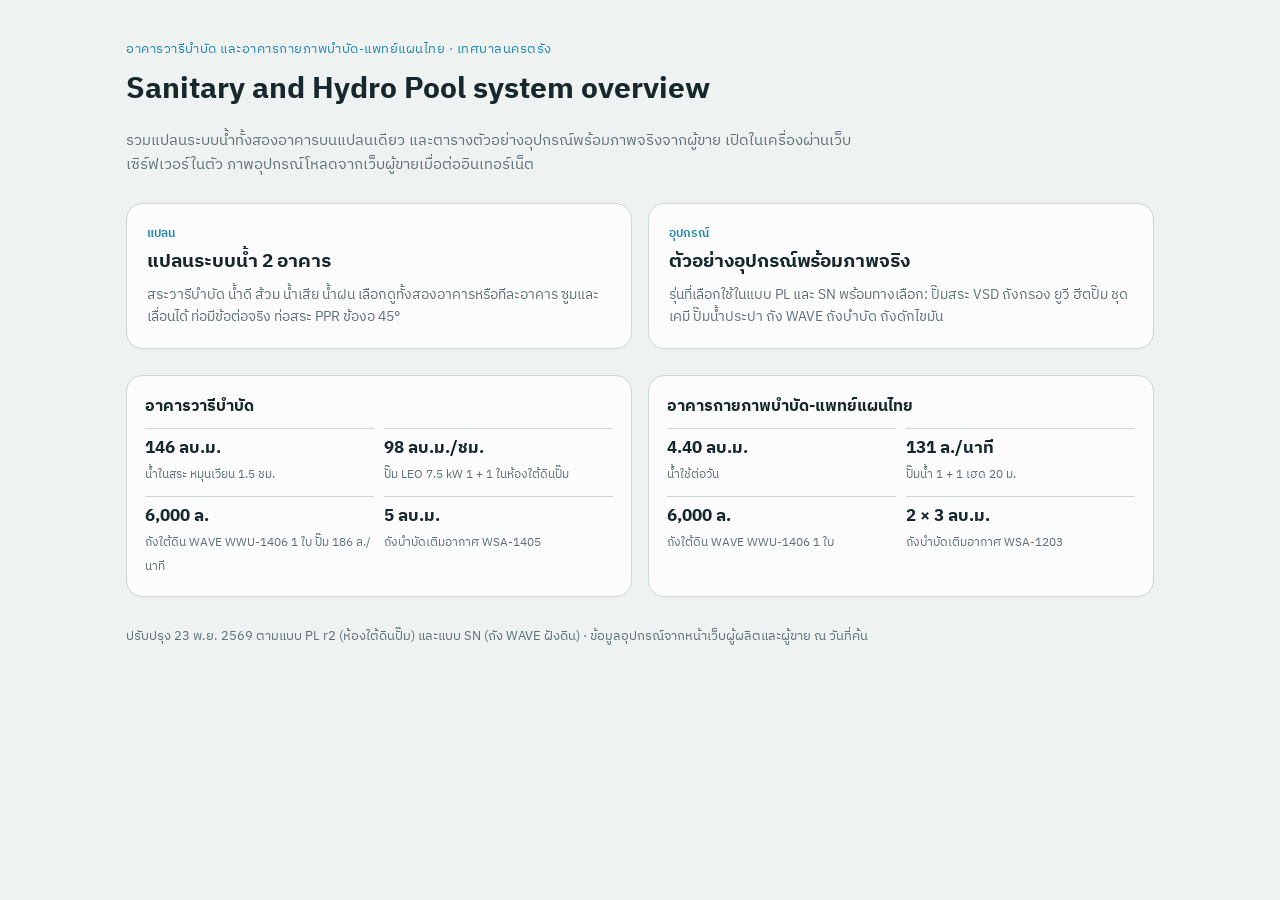
==== index.html @ da3cf12e "ห้องใต้ดินปั๊มสระ (ทางเลือก ง) แปลน ภาพด้านข้าง และอุปกรณ์ ตามแบบ PL r2 23 พ.ย. 2569" ====
<!doctype html><html lang="th"><head><meta charset="utf-8"><meta name="viewport" content="width=device-width,initial-scale=1">
<title>Sanitary and Hydro Pool system overview</title>
<link href="https://fonts.googleapis.com/css2?family=IBM+Plex+Sans+Thai:wght@400;600;700&display=swap" rel="stylesheet">
<style>
:root{--bg:#eef2f1;--card:#fbfcfb;--ink:#17282c;--mut:#5d7176;--line:#cdd8d6;--acc:#1f86b0;--warm:#e0702a}
@media (prefers-color-scheme:dark){:root{--bg:#0d1517;--card:#131e21;--ink:#e1ecec;--mut:#8ea3a7;--line:#28393d;--acc:#45b2dc;--warm:#f29152}}
*{box-sizing:border-box}body{margin:0;background:var(--bg);color:var(--ink);font:15px/1.6 "IBM Plex Sans Thai",system-ui,sans-serif}
main{max-width:1060px;margin:0 auto;padding:40px 16px 60px}.eb{color:var(--acc);font-size:12.5px;letter-spacing:.04em}
h1{font-size:30px;margin:6px 0 8px}.lead{color:var(--mut);max-width:760px}
.grid{display:grid;grid-template-columns:repeat(auto-fit,minmax(280px,1fr));gap:16px;margin-top:26px}
a.card{display:block;text-decoration:none;color:inherit;background:var(--card);border:1px solid var(--line);border-radius:16px;padding:20px;transition:transform .15s,border-color .15s}
a.card:hover{transform:translateY(-2px);border-color:var(--acc)}.card h2{margin:4px 0 6px;font-size:19px}.card p{margin:0;color:var(--mut);font-size:14px}
.k{font-size:12px;font-weight:600;color:var(--acc)}.bl{display:grid;grid-template-columns:repeat(auto-fit,minmax(280px,1fr));gap:16px;margin-top:26px}
.b{background:var(--card);border:1px solid var(--line);border-radius:16px;padding:18px}.b h3{margin:0 0 8px;font-size:16px}
.n{display:grid;grid-template-columns:1fr 1fr;gap:10px}.n div{border-top:1px solid var(--line);padding-top:6px}.n b{display:block;font-size:17px}.n span{font-size:12px;color:var(--mut)}
footer{margin-top:30px;color:var(--mut);font-size:12.5px}
</style></head><body><main>
<div class="eb">อาคารวารีบำบัด และอาคารกายภาพบำบัด-แพทย์แผนไทย · เทศบาลนครตรัง</div>
<h1>Sanitary and Hydro Pool system overview</h1>
<p class="lead">รวมแปลนระบบน้ำทั้งสองอาคารบนแปลนเดียว และตารางตัวอย่างอุปกรณ์พร้อมภาพจริงจากผู้ขาย เปิดในเครื่องผ่านเว็บเซิร์ฟเวอร์ในตัว ภาพอุปกรณ์โหลดจากเว็บผู้ขายเมื่อต่ออินเทอร์เน็ต</p>
<div class="grid">
<a class="card" href="plan.html"><div class="k">แปลน</div><h2>แปลนระบบน้ำ 2 อาคาร</h2><p>สระวารีบำบัด น้ำดี ส้วม น้ำเสีย น้ำฝน เลือกดูทั้งสองอาคารหรือทีละอาคาร ซูมและเลื่อนได้ ท่อมีข้อต่อจริง ท่อสระ PPR ข้องอ 45°</p></a>
<a class="card" href="equipment.html"><div class="k">อุปกรณ์</div><h2>ตัวอย่างอุปกรณ์พร้อมภาพจริง</h2><p>รุ่นที่เลือกใช้ในแบบ PL และ SN พร้อมทางเลือก: ปั๊มสระ VSD ถังกรอง ยูวี ฮีตปั๊ม ชุดเคมี ปั๊มน้ำประปา ถัง WAVE ถังบำบัด ถังดักไขมัน</p></a>
</div>
<div class="bl">
<div class="b"><h3>อาคารวารีบำบัด</h3><div class="n">
<div><b>146 ลบ.ม.</b><span>น้ำในสระ หมุนเวียน 1.5 ชม.</span></div><div><b>98 ลบ.ม./ชม.</b><span>ปั๊ม LEO 7.5 kW 1 + 1 ในห้องใต้ดินปั๊ม</span></div>
<div><b>6,000 ล.</b><span>ถังใต้ดิน WAVE WWU-1406 1 ใบ ปั๊ม 186 ล./นาที</span></div><div><b>5 ลบ.ม.</b><span>ถังบำบัดเติมอากาศ WSA-1405</span></div></div></div>
<div class="b"><h3>อาคารกายภาพบำบัด-แพทย์แผนไทย</h3><div class="n">
<div><b>4.40 ลบ.ม.</b><span>น้ำใช้ต่อวัน</span></div><div><b>131 ล./นาที</b><span>ปั๊มน้ำ 1 + 1 เฮด 20 ม.</span></div>
<div><b>6,000 ล.</b><span>ถังใต้ดิน WAVE WWU-1406 1 ใบ</span></div><div><b>2 × 3 ลบ.ม.</b><span>ถังบำบัดเติมอากาศ WSA-1203</span></div></div></div>
</div>
<footer>ปรับปรุง 23 พ.ย. 2569 ตามแบบ PL r2 (ห้องใต้ดินปั๊ม) และแบบ SN (ถัง WAVE ฝังดิน) · ข้อมูลอุปกรณ์จากหน้าเว็บผู้ผลิตและผู้ขาย ณ วันที่ค้น</footer>
</main></body></html>
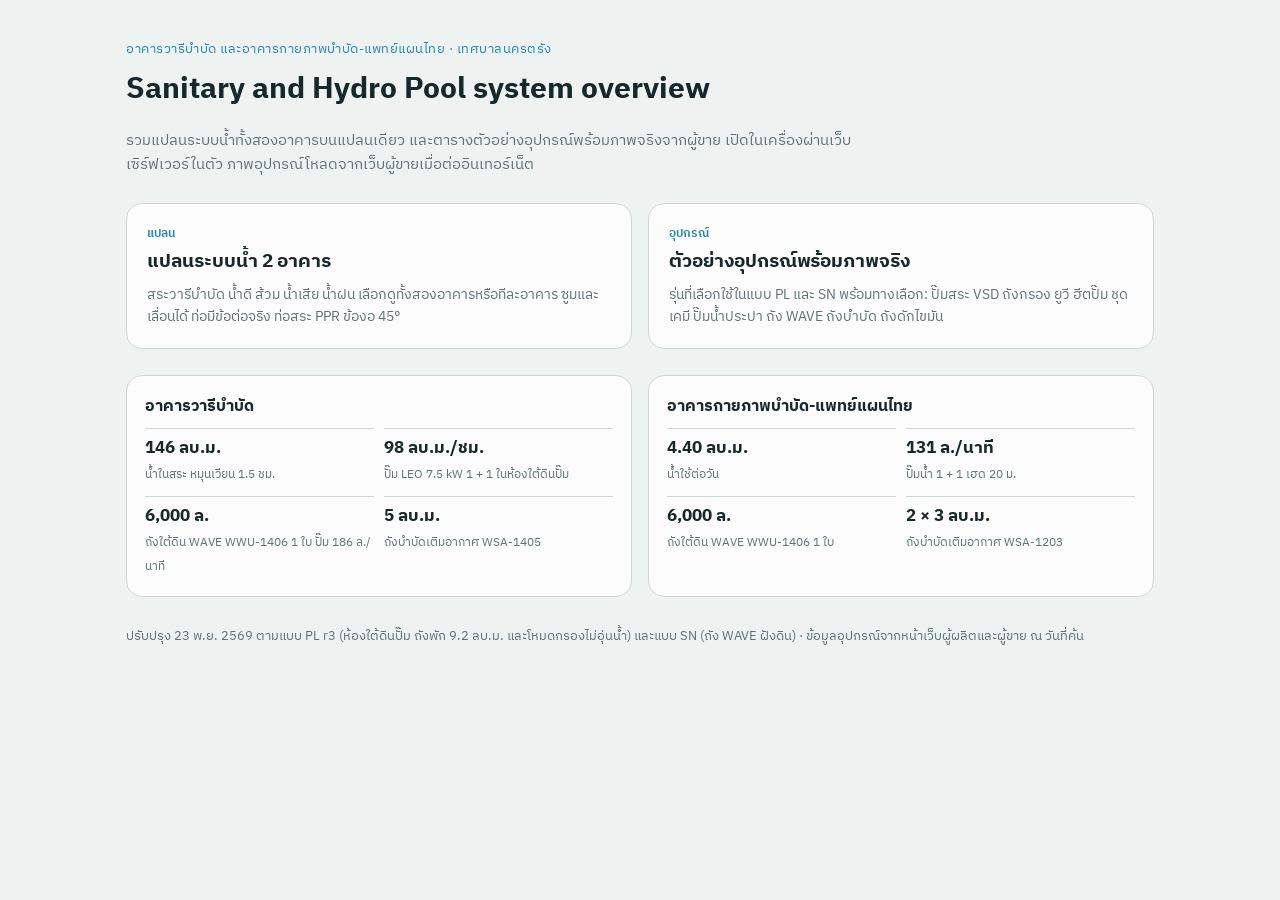
==== commit bd01e336: "หน้าแรก: อ้างแบบ PL r3 ถังพัก 9.2 ลบ.ม. และโหมดกรองไม่อุ่นน้ำ" ====
--- a/index.html
+++ b/index.html
@@ -30,5 +30,5 @@
 <div><b>4.40 ลบ.ม.</b><span>น้ำใช้ต่อวัน</span></div><div><b>131 ล./นาที</b><span>ปั๊มน้ำ 1 + 1 เฮด 20 ม.</span></div>
 <div><b>6,000 ล.</b><span>ถังใต้ดิน WAVE WWU-1406 1 ใบ</span></div><div><b>2 × 3 ลบ.ม.</b><span>ถังบำบัดเติมอากาศ WSA-1203</span></div></div></div>
 </div>
-<footer>ปรับปรุง 23 พ.ย. 2569 ตามแบบ PL r2 (ห้องใต้ดินปั๊ม) และแบบ SN (ถัง WAVE ฝังดิน) · ข้อมูลอุปกรณ์จากหน้าเว็บผู้ผลิตและผู้ขาย ณ วันที่ค้น</footer>
-</main></body></html>+<footer>ปรับปรุง 23 พ.ย. 2569 ตามแบบ PL r3 (ห้องใต้ดินปั๊ม ถังพัก 9.2 ลบ.ม. และโหมดกรองไม่อุ่นน้ำ) และแบบ SN (ถัง WAVE ฝังดิน) · ข้อมูลอุปกรณ์จากหน้าเว็บผู้ผลิตและผู้ขาย ณ วันที่ค้น</footer>
+</main></body></html>
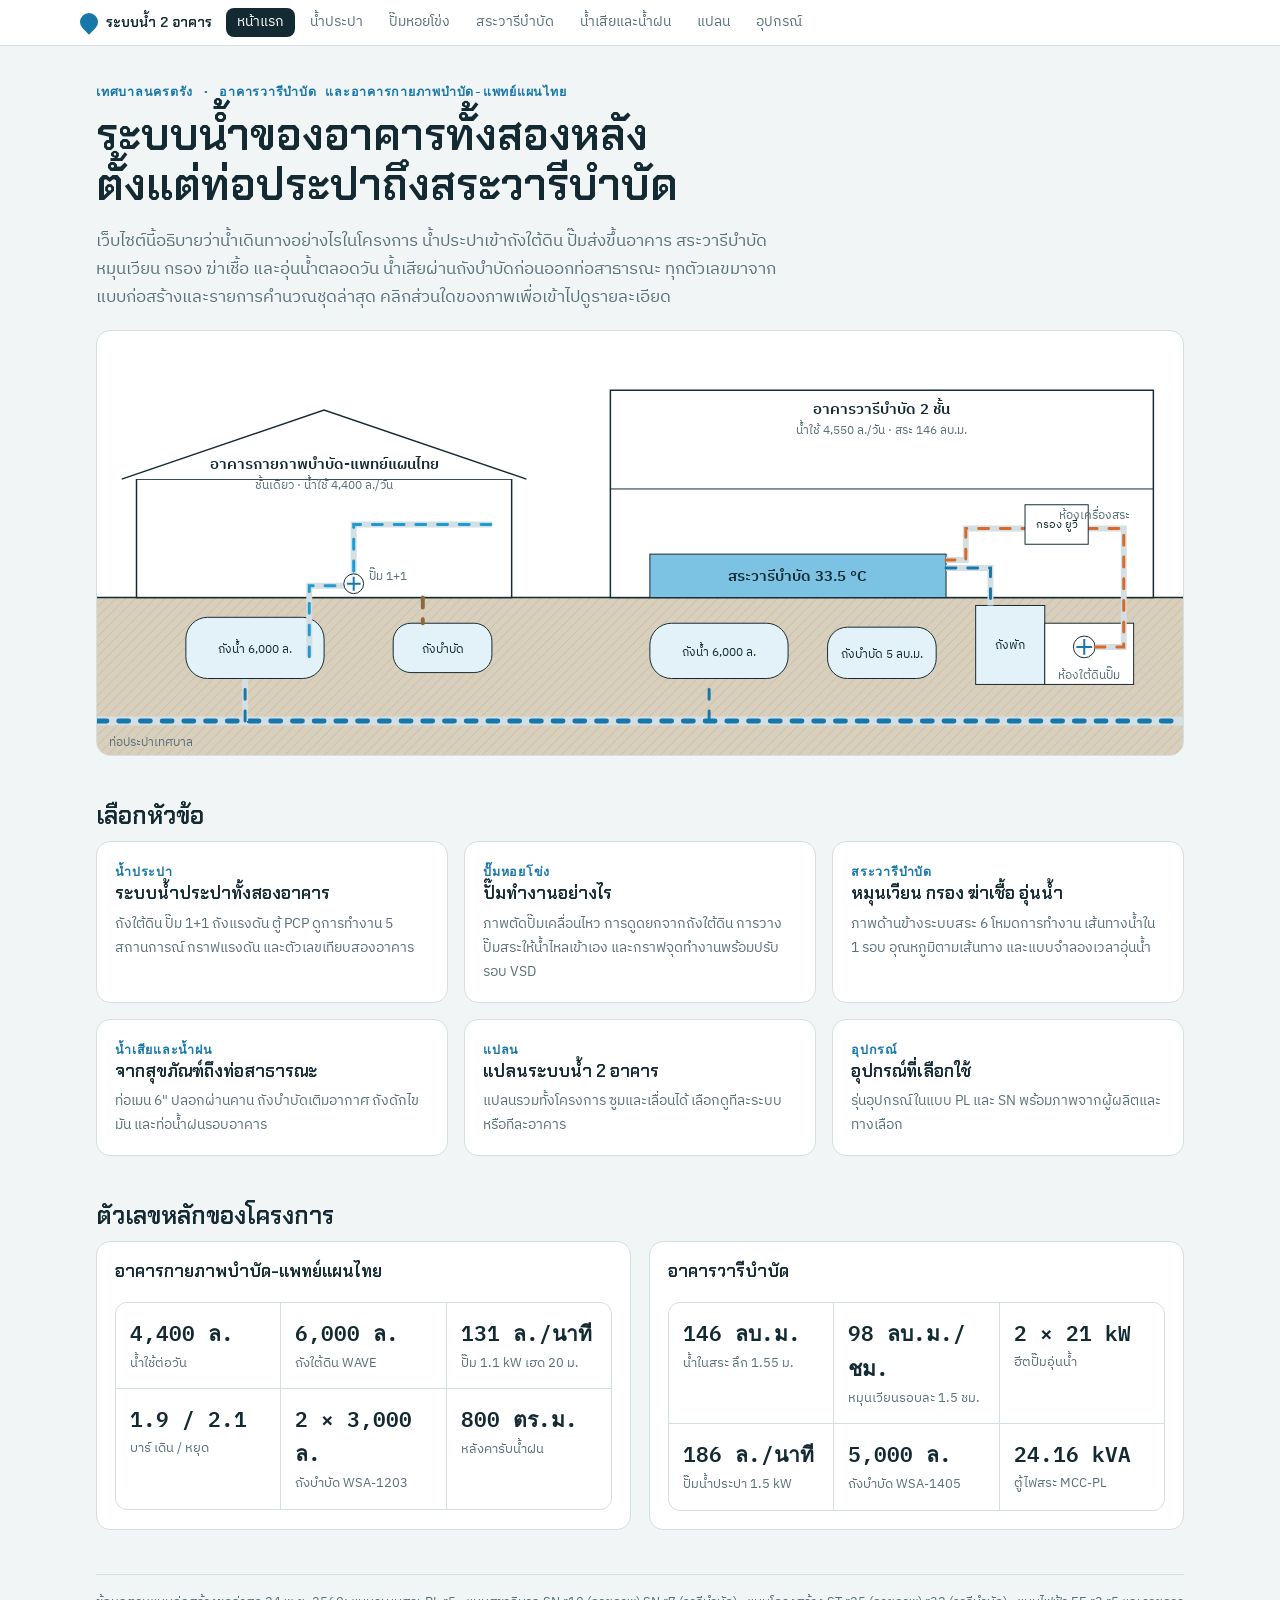
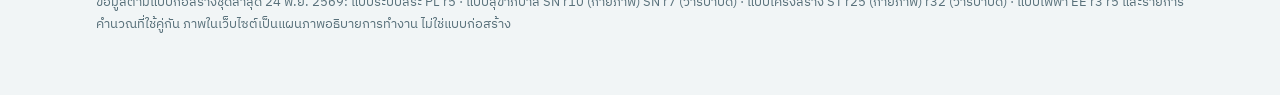
==== commit 7fe941f7: "Add files via upload" ====
--- a/index.html
+++ b/index.html
@@ -1,34 +1,88 @@
-<!doctype html><html lang="th"><head><meta charset="utf-8"><meta name="viewport" content="width=device-width,initial-scale=1">
-<title>Sanitary and Hydro Pool system overview</title>
-<link href="https://fonts.googleapis.com/css2?family=IBM+Plex+Sans+Thai:wght@400;600;700&display=swap" rel="stylesheet">
-<style>
-:root{--bg:#eef2f1;--card:#fbfcfb;--ink:#17282c;--mut:#5d7176;--line:#cdd8d6;--acc:#1f86b0;--warm:#e0702a}
-@media (prefers-color-scheme:dark){:root{--bg:#0d1517;--card:#131e21;--ink:#e1ecec;--mut:#8ea3a7;--line:#28393d;--acc:#45b2dc;--warm:#f29152}}
-*{box-sizing:border-box}body{margin:0;background:var(--bg);color:var(--ink);font:15px/1.6 "IBM Plex Sans Thai",system-ui,sans-serif}
-main{max-width:1060px;margin:0 auto;padding:40px 16px 60px}.eb{color:var(--acc);font-size:12.5px;letter-spacing:.04em}
-h1{font-size:30px;margin:6px 0 8px}.lead{color:var(--mut);max-width:760px}
-.grid{display:grid;grid-template-columns:repeat(auto-fit,minmax(280px,1fr));gap:16px;margin-top:26px}
-a.card{display:block;text-decoration:none;color:inherit;background:var(--card);border:1px solid var(--line);border-radius:16px;padding:20px;transition:transform .15s,border-color .15s}
-a.card:hover{transform:translateY(-2px);border-color:var(--acc)}.card h2{margin:4px 0 6px;font-size:19px}.card p{margin:0;color:var(--mut);font-size:14px}
-.k{font-size:12px;font-weight:600;color:var(--acc)}.bl{display:grid;grid-template-columns:repeat(auto-fit,minmax(280px,1fr));gap:16px;margin-top:26px}
-.b{background:var(--card);border:1px solid var(--line);border-radius:16px;padding:18px}.b h3{margin:0 0 8px;font-size:16px}
-.n{display:grid;grid-template-columns:1fr 1fr;gap:10px}.n div{border-top:1px solid var(--line);padding-top:6px}.n b{display:block;font-size:17px}.n span{font-size:12px;color:var(--mut)}
-footer{margin-top:30px;color:var(--mut);font-size:12.5px}
-</style></head><body><main>
-<div class="eb">อาคารวารีบำบัด และอาคารกายภาพบำบัด-แพทย์แผนไทย · เทศบาลนครตรัง</div>
-<h1>Sanitary and Hydro Pool system overview</h1>
-<p class="lead">รวมแปลนระบบน้ำทั้งสองอาคารบนแปลนเดียว และตารางตัวอย่างอุปกรณ์พร้อมภาพจริงจากผู้ขาย เปิดในเครื่องผ่านเว็บเซิร์ฟเวอร์ในตัว ภาพอุปกรณ์โหลดจากเว็บผู้ขายเมื่อต่ออินเทอร์เน็ต</p>
-<div class="grid">
-<a class="card" href="plan.html"><div class="k">แปลน</div><h2>แปลนระบบน้ำ 2 อาคาร</h2><p>สระวารีบำบัด น้ำดี ส้วม น้ำเสีย น้ำฝน เลือกดูทั้งสองอาคารหรือทีละอาคาร ซูมและเลื่อนได้ ท่อมีข้อต่อจริง ท่อสระ PPR ข้องอ 45°</p></a>
-<a class="card" href="equipment.html"><div class="k">อุปกรณ์</div><h2>ตัวอย่างอุปกรณ์พร้อมภาพจริง</h2><p>รุ่นที่เลือกใช้ในแบบ PL และ SN พร้อมทางเลือก: ปั๊มสระ VSD ถังกรอง ยูวี ฮีตปั๊ม ชุดเคมี ปั๊มน้ำประปา ถัง WAVE ถังบำบัด ถังดักไขมัน</p></a>
+<!doctype html><html lang="th"><head><meta charset="utf-8"><meta name="viewport" content="width=device-width,initial-scale=1,viewport-fit=cover"><title>ระบบน้ำ 2 อาคาร ตรัง</title><meta name="claude:viewport-fit-sides" content="cover"><link rel="preconnect" href="https://fonts.googleapis.com"><link rel="stylesheet" href="https://fonts.googleapis.com/css2?family=Chakra+Petch:wght@500;600&family=IBM+Plex+Sans+Thai:wght@400;500;600;700&family=IBM+Plex+Mono:wght@400;600&display=swap"><link rel="stylesheet" href="common.css"></head><body><style>
+.snav{--nv-bg:#ffffff;--nv-ink:#132a33;--nv-mut:#58707a;--nv-line:#d3dfe3;--nv-acc:#1677a8;--nv-hov:#eef4f6}
+@media (prefers-color-scheme:dark){:root:not([data-theme="light"]) .snav{--nv-bg:#122229;--nv-ink:#dcebf0;--nv-mut:#8aa4ad;--nv-line:#24404a;--nv-acc:#47aee0;--nv-hov:#183039}}
+:root[data-theme="dark"] .snav{--nv-bg:#122229;--nv-ink:#dcebf0;--nv-mut:#8aa4ad;--nv-line:#24404a;--nv-acc:#47aee0;--nv-hov:#183039}
+.snav{position:sticky;top:env(safe-area-inset-top,0px);z-index:50;background:var(--nv-bg);border-bottom:1px solid var(--nv-line);
+ padding-left:max(16px,env(safe-area-inset-left,0px));padding-right:max(16px,env(safe-area-inset-right,0px));font-family:"IBM Plex Sans Thai",system-ui,sans-serif}
+.snav .in{max-width:1120px;margin:0 auto;display:flex;align-items:center;gap:4px;overflow-x:auto;padding-block:8px;scrollbar-width:none}
+.snav .brand{font:600 14px "Chakra Petch","IBM Plex Sans Thai",sans-serif;white-space:nowrap;margin-right:10px;color:var(--nv-ink);text-decoration:none;display:flex;gap:8px;align-items:center}
+.snav .brand i{width:18px;height:18px;border-radius:50% 50% 50% 0;transform:rotate(-45deg);background:var(--nv-acc);display:inline-block}
+.snav a.l{white-space:nowrap;font-size:13.5px;line-height:1.4;text-decoration:none;color:var(--nv-mut);padding:5px 11px;border-radius:8px}
+.snav a.l:hover{color:var(--nv-ink);background:var(--nv-hov)}
+.snav a.l.on{color:var(--nv-bg);background:var(--nv-ink)}
+.snav a:focus-visible{outline:2px solid #d9692b;outline-offset:2px}
+</style><nav class="snav" aria-label="หน้าในเว็บไซต์"><div class="in"><a class="brand" href="index.html"><i></i>ระบบน้ำ 2 อาคาร</a><a class="l on" href="index.html" aria-current="page">หน้าแรก</a><a class="l" href="water.html">น้ำประปา</a><a class="l" href="pumps.html">ปั๊มหอยโข่ง</a><a class="l" href="ระบบน้ำสระวารีบำบัด_ภาพด้านข้าง.html">สระวารีบำบัด</a><a class="l" href="sanitary.html">น้ำเสียและน้ำฝน</a><a class="l" href="plan.html">แปลน</a><a class="l" href="equipment.html">อุปกรณ์</a></div></nav><main class="wrap"><div class="eb">เทศบาลนครตรัง · อาคารวารีบำบัด และอาคารกายภาพบำบัด-แพทย์แผนไทย</div>
+<h1>ระบบน้ำของอาคารทั้งสองหลัง ตั้งแต่ท่อประปาถึงสระวารีบำบัด</h1>
+<p class="lead">เว็บไซต์นี้อธิบายว่าน้ำเดินทางอย่างไรในโครงการ น้ำประปาเข้าถังใต้ดิน ปั๊มส่งขึ้นอาคาร สระวารีบำบัดหมุนเวียน กรอง ฆ่าเชื้อ และอุ่นน้ำตลอดวัน น้ำเสียผ่านถังบำบัดก่อนออกท่อสาธารณะ ทุกตัวเลขมาจากแบบก่อสร้างและรายการคำนวณชุดล่าสุด คลิกส่วนใดของภาพเพื่อเข้าไปดูรายละเอียด</p>
+
+<div class="diagram" style="margin-top:18px">
+<svg viewBox="0 0 1100 430" role="img" aria-label="ภาพรวมโครงการ อาคารกายภาพบำบัดทางซ้าย อาคารวารีบำบัดทางขวา น้ำประปา ถังใต้ดิน ปั๊ม สระ และถังบำบัด">
+  <defs><pattern id="soil" width="10" height="10" patternUnits="userSpaceOnUse"><rect width="10" height="10" fill="var(--soil)"/><path d="M0 10 L10 0" stroke="var(--soil2)"/></pattern>
+  <style>.hot{cursor:pointer}.hot:hover>.hl,.hot:focus>.hl{stroke:var(--heat);stroke-width:3}</style></defs>
+  <rect x="0" y="270" width="1100" height="160" fill="url(#soil)"/><line x1="0" y1="270" x2="1100" y2="270" stroke="var(--ink)" stroke-width="1.5"/>
+  <!-- ประปาเทศบาล -->
+  <path d="M0 395 H1100" stroke="var(--line)" stroke-width="9"/><path class="flow slow" d="M0 395 H1100" stroke="var(--water)" stroke-width="5"/>
+  <text x="12" y="420" class="sm">ท่อประปาเทศบาล</text>
+  <!-- อาคารกายภาพ -->
+  <a href="water.html" class="hot" aria-label="ระบบน้ำประปา อาคารกายภาพบำบัด">
+    <rect class="hl" x="40" y="150" width="380" height="120" fill="var(--paper)" stroke="var(--ink)" stroke-width="1.5"/>
+    <path d="M25 150 L230 80 L435 150" fill="var(--paper)" stroke="var(--ink)" stroke-width="1.5"/>
+    <text x="230" y="140" text-anchor="middle" font-weight="600" font-size="15">อาคารกายภาพบำบัด-แพทย์แผนไทย</text>
+    <text x="230" y="160" text-anchor="middle" class="sm">ชั้นเดียว · น้ำใช้ 4,400 ล./วัน</text>
+    <path d="M150 395 V320" stroke="var(--line)" stroke-width="6"/><path class="flow slow" d="M150 395 V320" stroke="var(--water)" stroke-width="3"/>
+    <rect x="90" y="290" width="140" height="62" rx="22" fill="var(--tank)" stroke="var(--ink)"/><text x="160" y="326" text-anchor="middle" font-size="12.5">ถังน้ำ 6,000 ล.</text>
+    <path d="M215 330 V258 H260 V196 H400" stroke="var(--line)" stroke-width="6" fill="none"/><path class="flow" d="M215 330 V258 H260 V196 H400" stroke="var(--clean)" stroke-width="3"/>
+    <circle cx="260" cy="256" r="10" fill="var(--paper)" stroke="var(--ink)"/><g transform="translate(260 256)"><path class="spin" d="M0 -7 L0 7 M-7 0 L7 0" stroke="var(--water)" stroke-width="2"/></g>
+    <text x="276" y="252" class="sm">ปั๊ม 1+1</text>
+  </a>
+  <a href="sanitary.html" class="hot" aria-label="น้ำเสียและถังบำบัด อาคารกายภาพบำบัด">
+    <rect class="hl" x="300" y="296" width="100" height="50" rx="18" fill="var(--tank)" stroke="var(--ink)"/>
+    <text x="350" y="326" text-anchor="middle" font-size="12.5">ถังบำบัด</text>
+    <path d="M330 270 V296" stroke="var(--waste)" stroke-width="4" class="flow slow"/>
+  </a>
+  <!-- อาคารวารีบำบัด -->
+  <a href="ระบบน้ำสระวารีบำบัด_ภาพด้านข้าง.html" class="hot" aria-label="ระบบน้ำสระวารีบำบัด">
+    <rect class="hl" x="520" y="60" width="550" height="210" fill="var(--paper)" stroke="var(--ink)" stroke-width="1.5"/>
+    <line x1="520" y1="160" x2="1070" y2="160" stroke="var(--ink)"/>
+    <text x="795" y="84" text-anchor="middle" font-weight="600" font-size="15">อาคารวารีบำบัด 2 ชั้น</text>
+    <text x="795" y="104" text-anchor="middle" class="sm">น้ำใช้ 4,550 ล./วัน · สระ 146 ลบ.ม.</text>
+    <rect x="560" y="226" width="300" height="44" fill="var(--water2)" stroke="var(--ink)"/>
+    <text x="710" y="253" text-anchor="middle" font-weight="600">สระวารีบำบัด 33.5 °C</text>
+    <rect x="890" y="278" width="70" height="80" fill="var(--tank)" stroke="var(--ink)"/><text x="925" y="322" text-anchor="middle" font-size="12">ถังพัก</text>
+    <rect x="960" y="296" width="90" height="62" fill="var(--paper)" stroke="var(--ink)"/><text x="1005" y="352" text-anchor="middle" class="sm">ห้องใต้ดินปั๊ม</text>
+    <circle cx="1000" cy="320" r="11" fill="var(--paper)" stroke="var(--ink)"/><g transform="translate(1000 320)"><path class="spin" d="M0 -8 L0 8 M-8 0 L8 0" stroke="var(--water)" stroke-width="2"/></g>
+    <path d="M860 240 H905 V278" stroke="var(--line)" stroke-width="6" fill="none"/><path class="flow" d="M860 240 H905 V278" stroke="var(--water)" stroke-width="3"/>
+    <path d="M1011 320 H1040 V200 H880 V232 H860" stroke="var(--line)" stroke-width="6" fill="none"/><path class="flow" d="M1011 320 H1040 V200 H880 V232 H860" stroke="var(--heat)" stroke-width="3"/>
+    <rect x="940" y="176" width="64" height="40" fill="var(--paper)" stroke="var(--ink)"/><text x="972" y="200" text-anchor="middle" font-size="11.5">กรอง ยูวี</text>
+    <text x="1046" y="190" text-anchor="end" class="sm">ห้องเครื่องสระ</text>
+  </a>
+  <a href="water.html" class="hot" aria-label="ระบบน้ำประปา อาคารวารีบำบัด">
+    <rect class="hl" x="560" y="296" width="140" height="56" rx="22" fill="var(--tank)" stroke="var(--ink)"/><text x="630" y="329" text-anchor="middle" font-size="12.5">ถังน้ำ 6,000 ล.</text>
+    <path d="M620 395 V352" stroke="var(--water)" stroke-width="3" class="flow slow"/>
+  </a>
+  <a href="sanitary.html" class="hot" aria-label="น้ำเสียและถังบำบัด อาคารวารีบำบัด">
+    <rect class="hl" x="740" y="300" width="110" height="52" rx="20" fill="var(--tank)" stroke="var(--ink)"/><text x="795" y="331" text-anchor="middle" font-size="12.5">ถังบำบัด 5 ลบ.ม.</text>
+  </a>
+</svg>
 </div>
-<div class="bl">
-<div class="b"><h3>อาคารวารีบำบัด</h3><div class="n">
-<div><b>146 ลบ.ม.</b><span>น้ำในสระ หมุนเวียน 1.5 ชม.</span></div><div><b>98 ลบ.ม./ชม.</b><span>ปั๊ม LEO 7.5 kW 1 + 1 ในห้องใต้ดินปั๊ม</span></div>
-<div><b>6,000 ล.</b><span>ถังใต้ดิน WAVE WWU-1406 1 ใบ ปั๊ม 186 ล./นาที</span></div><div><b>5 ลบ.ม.</b><span>ถังบำบัดเติมอากาศ WSA-1405</span></div></div></div>
-<div class="b"><h3>อาคารกายภาพบำบัด-แพทย์แผนไทย</h3><div class="n">
-<div><b>4.40 ลบ.ม.</b><span>น้ำใช้ต่อวัน</span></div><div><b>131 ล./นาที</b><span>ปั๊มน้ำ 1 + 1 เฮด 20 ม.</span></div>
-<div><b>6,000 ล.</b><span>ถังใต้ดิน WAVE WWU-1406 1 ใบ</span></div><div><b>2 × 3 ลบ.ม.</b><span>ถังบำบัดเติมอากาศ WSA-1203</span></div></div></div>
+
+<h2>เลือกหัวข้อ</h2>
+<div class="grid3">
+<a class="panel card" href="water.html"><div class="eb">น้ำประปา</div><h3>ระบบน้ำประปาทั้งสองอาคาร</h3><p class="mut">ถังใต้ดิน ปั๊ม 1+1 ถังแรงดัน ตู้ PCP ดูการทำงาน 5 สถานการณ์ กราฟแรงดัน และตัวเลขเทียบสองอาคาร</p></a>
+<a class="panel card" href="pumps.html"><div class="eb">ปั๊มหอยโข่ง</div><h3>ปั๊มทำงานอย่างไร</h3><p class="mut">ภาพตัดปั๊มเคลื่อนไหว การดูดยกจากถังใต้ดิน การวางปั๊มสระให้น้ำไหลเข้าเอง และกราฟจุดทำงานพร้อมปรับรอบ VSD</p></a>
+<a class="panel card" href="ระบบน้ำสระวารีบำบัด_ภาพด้านข้าง.html"><div class="eb">สระวารีบำบัด</div><h3>หมุนเวียน กรอง ฆ่าเชื้อ อุ่นน้ำ</h3><p class="mut">ภาพด้านข้างระบบสระ 6 โหมดการทำงาน เส้นทางน้ำใน 1 รอบ อุณหภูมิตามเส้นทาง และแบบจำลองเวลาอุ่นน้ำ</p></a>
+<a class="panel card" href="sanitary.html"><div class="eb">น้ำเสียและน้ำฝน</div><h3>จากสุขภัณฑ์ถึงท่อสาธารณะ</h3><p class="mut">ท่อเมน 6" ปลอกผ่านคาน ถังบำบัดเติมอากาศ ถังดักไขมัน และท่อน้ำฝนรอบอาคาร</p></a>
+<a class="panel card" href="plan.html"><div class="eb">แปลน</div><h3>แปลนระบบน้ำ 2 อาคาร</h3><p class="mut">แปลนรวมทั้งโครงการ ซูมและเลื่อนได้ เลือกดูทีละระบบหรือทีละอาคาร</p></a>
+<a class="panel card" href="equipment.html"><div class="eb">อุปกรณ์</div><h3>อุปกรณ์ที่เลือกใช้</h3><p class="mut">รุ่นอุปกรณ์ในแบบ PL และ SN พร้อมภาพจากผู้ผลิตและทางเลือก</p></a>
 </div>
-<footer>ปรับปรุง 23 พ.ย. 2569 ตามแบบ PL r3 (ห้องใต้ดินปั๊ม ถังพัก 9.2 ลบ.ม. และโหมดกรองไม่อุ่นน้ำ) และแบบ SN (ถัง WAVE ฝังดิน) · ข้อมูลอุปกรณ์จากหน้าเว็บผู้ผลิตและผู้ขาย ณ วันที่ค้น</footer>
-</main></body></html>
+
+<h2>ตัวเลขหลักของโครงการ</h2>
+<div class="grid2">
+<div class="panel"><h3>อาคารกายภาพบำบัด-แพทย์แผนไทย</h3><div class="kpis" style="margin-bottom:0">
+<div><b>4,400 ล.</b><span>น้ำใช้ต่อวัน</span></div><div><b>6,000 ล.</b><span>ถังใต้ดิน WAVE</span></div><div><b>131 ล./นาที</b><span>ปั๊ม 1.1 kW เฮด 20 ม.</span></div>
+<div><b>1.9 / 2.1</b><span>บาร์ เดิน / หยุด</span></div><div><b>2 × 3,000 ล.</b><span>ถังบำบัด WSA-1203</span></div><div><b>800 ตร.ม.</b><span>หลังคารับน้ำฝน</span></div></div></div>
+<div class="panel"><h3>อาคารวารีบำบัด</h3><div class="kpis" style="margin-bottom:0">
+<div><b>146 ลบ.ม.</b><span>น้ำในสระ ลึก 1.55 ม.</span></div><div><b>98 ลบ.ม./ชม.</b><span>หมุนเวียนรอบละ 1.5 ชม.</span></div><div><b>2 × 21 kW</b><span>ฮีตปั๊มอุ่นน้ำ</span></div>
+<div><b>186 ล./นาที</b><span>ปั๊มน้ำประปา 1.5 kW</span></div><div><b>5,000 ล.</b><span>ถังบำบัด WSA-1405</span></div><div><b>24.16 kVA</b><span>ตู้ไฟสระ MCC-PL</span></div></div></div>
+</div>
+<footer>ข้อมูลตามแบบก่อสร้างชุดล่าสุด 24 พ.ย. 2569: แบบระบบสระ PL r5 · แบบสุขาภิบาล SN r10 (กายภาพ) SN r7 (วารีบำบัด) · แบบโครงสร้าง ST r25 (กายภาพ) r32 (วารีบำบัด) · แบบไฟฟ้า EE r3 r5 และรายการคำนวณที่ใช้คู่กัน ภาพในเว็บไซต์เป็นแผนภาพอธิบายการทำงาน ไม่ใช่แบบก่อสร้าง</footer></main></body></html>
--- a/common.css
+++ b/common.css
@@ -0,0 +1,83 @@
+/* ระบบน้ำ 2 อาคาร · เทศบาลนครตรัง
+   Layout: แถบนำทางบนสุด + เนื้อหากว้างไม่เกิน 1120 px แผนผังเต็มความกว้าง ตัวเลขเรียงด้วยฟอนต์ mono */
+:root{
+  --bg:#f1f5f6; --paper:#ffffff; --ink:#132a33; --mut:#58707a; --line:#d3dfe3;
+  --water:#1677a8; --water2:#7cc3e3; --clean:#1f9bd1; --waste:#8a6a3c; --rain:#4d7f6b; --heat:#d9692b;
+  --ok:#2f8a57; --warn:#c58a12; --bad:#c0442f; --soil:#d9cfbd; --soil2:#c9bca4; --conc:#c8d0d3; --tank:#e3f1f8;
+  --disp:"Chakra Petch","IBM Plex Sans Thai",system-ui,sans-serif;
+  --body:"IBM Plex Sans Thai",system-ui,sans-serif;
+  --mono:"IBM Plex Mono",ui-monospace,monospace;
+}
+@media (prefers-color-scheme:dark){:root:not([data-theme="light"]){
+  --bg:#0c171c; --paper:#122229; --ink:#dcebf0; --mut:#8aa4ad; --line:#24404a;
+  --water:#47aee0; --water2:#2a6f91; --clean:#5cc2ef; --waste:#c49a5e; --rain:#7fb59e; --heat:#f08a4c;
+  --ok:#5cc08a; --warn:#e2ae3d; --bad:#ec7a63; --soil:#3a342a; --soil2:#4a4234; --conc:#33444b; --tank:#16323f; color-scheme:dark}}
+:root[data-theme="dark"]{
+  --bg:#0c171c; --paper:#122229; --ink:#dcebf0; --mut:#8aa4ad; --line:#24404a;
+  --water:#47aee0; --water2:#2a6f91; --clean:#5cc2ef; --waste:#c49a5e; --rain:#7fb59e; --heat:#f08a4c;
+  --ok:#5cc08a; --warn:#e2ae3d; --bad:#ec7a63; --soil:#3a342a; --soil2:#4a4234; --conc:#33444b; --tank:#16323f; color-scheme:dark}
+*{box-sizing:border-box}
+body{margin:0;background:var(--bg);color:var(--ink);font:15.5px/1.7 var(--body)}
+a{color:var(--water)}
+.nav{position:sticky;top:env(safe-area-inset-top,0px);z-index:20;background:var(--paper);border-bottom:1px solid var(--line);
+  padding-left:max(16px,env(safe-area-inset-left,0px));padding-right:max(16px,env(safe-area-inset-right,0px))}
+.nav .in{max-width:1120px;margin:0 auto;display:flex;align-items:center;gap:6px;overflow-x:auto;padding-block:8px;scrollbar-width:none}
+.nav .brand{font:600 14px var(--disp);white-space:nowrap;margin-right:10px;color:var(--ink);text-decoration:none;display:flex;gap:8px;align-items:center}
+.nav .brand i{width:22px;height:22px;border-radius:50% 50% 50% 0;transform:rotate(-45deg);background:var(--water);display:inline-block}
+.nav a.l{white-space:nowrap;font-size:13.5px;text-decoration:none;color:var(--mut);padding:5px 11px;border-radius:8px}
+.nav a.l:hover{color:var(--ink);background:var(--bg)}
+.nav a.l.on{color:var(--paper);background:var(--ink)}
+.wrap{max-width:1120px;margin:0 auto;padding-block:34px 60px;padding-left:max(16px,env(safe-area-inset-left,0px));padding-right:max(16px,env(safe-area-inset-right,0px))}
+.eb{font:600 12.5px var(--mono);letter-spacing:.06em;color:var(--water);text-transform:uppercase}
+h1{font:600 clamp(28px,4.2vw,44px)/1.15 var(--disp);margin:8px 0 12px;text-wrap:balance}
+h2{font:600 24px/1.3 var(--disp);margin:44px 0 10px;text-wrap:balance}
+h3{font:600 17px/1.4 var(--disp);margin:0 0 6px}
+.lead{color:var(--mut);max-width:68ch;font-size:16.5px}
+p{max-width:72ch}
+.mut{color:var(--mut)}
+.num{font-family:var(--mono);font-variant-numeric:tabular-nums}
+.panel{background:var(--paper);border:1px solid var(--line);border-radius:14px;padding:18px}
+.grid2{display:grid;grid-template-columns:repeat(auto-fit,minmax(min(100%,420px),1fr));gap:18px}
+.grid3{display:grid;grid-template-columns:repeat(auto-fit,minmax(min(100%,300px),1fr));gap:16px}
+.grid2>*,.grid3>*{min-width:0}
+.kpis{display:grid;grid-template-columns:repeat(auto-fit,minmax(150px,1fr));gap:1px;background:var(--line);border:1px solid var(--line);border-radius:12px;overflow:hidden;margin:18px 0}
+.kpis div{background:var(--paper);padding:12px 14px}
+.kpis b{display:block;font:600 21px var(--mono);font-variant-numeric:tabular-nums}
+.kpis span{font-size:12.5px;color:var(--mut)}
+.seg{display:flex;flex-wrap:wrap;gap:6px;margin:12px 0}
+.seg button{font:500 14px var(--body);border:1px solid var(--line);background:var(--paper);color:var(--ink);padding:7px 13px;border-radius:9px;cursor:pointer}
+.seg button[aria-pressed="true"]{background:var(--water);border-color:var(--water);color:#fff}
+.seg button:focus-visible,a:focus-visible,input:focus-visible{outline:2px solid var(--heat);outline-offset:2px}
+.diagram{overflow-x:auto;background:var(--paper);border:1px solid var(--line);border-radius:14px}
+.diagram svg{display:block;min-width:760px;width:100%;height:auto}
+.state{display:flex;gap:10px;align-items:flex-start;background:var(--paper);border:1px solid var(--line);border-left:4px solid var(--water);border-radius:10px;padding:12px 14px;margin-top:12px}
+.state b{font-family:var(--disp)}
+table.t{border-collapse:collapse;width:100%;font-size:14px}
+table.t th,table.t td{border-bottom:1px solid var(--line);padding:7px 8px;text-align:left;vertical-align:top}
+table.t th{font-weight:600;color:var(--mut);font-size:12.5px}
+table.t td.n{font-family:var(--mono);font-variant-numeric:tabular-nums;text-align:right;white-space:nowrap}
+.tw{overflow-x:auto}
+ol.steps{counter-reset:s;list-style:none;padding:0;margin:12px 0;display:grid;gap:10px}
+ol.steps li{counter-increment:s;position:relative;padding:10px 12px 10px 46px;background:var(--paper);border:1px solid var(--line);border-radius:10px}
+ol.steps li::before{content:counter(s);position:absolute;left:12px;top:10px;width:24px;height:24px;border-radius:50%;background:var(--ink);color:var(--paper);font:600 13px/24px var(--mono);text-align:center}
+.pill{display:inline-block;font:600 12px var(--mono);padding:2px 8px;border-radius:99px;border:1px solid currentColor}
+.ok{color:var(--ok)} .warn{color:var(--warn)} .bad{color:var(--bad)}
+footer{margin-top:44px;padding-top:16px;border-top:1px solid var(--line);color:var(--mut);font-size:13px}
+/* เส้นทางน้ำเคลื่อนไหว */
+.flow{fill:none;stroke-linecap:round;stroke-dasharray:10 12;animation:run 1.1s linear infinite}
+.flow.slow{animation-duration:2.4s}
+.off .flow,.flow.off{animation-play-state:paused;opacity:.18}
+@keyframes run{to{stroke-dashoffset:-22}}
+.spin{transform-box:fill-box;transform-origin:center;animation:sp .6s linear infinite}
+.spin.paused{animation-play-state:paused}
+@keyframes sp{to{transform:rotate(360deg)}}
+.bub{animation:bu 2.4s ease-in infinite}
+@keyframes bu{0%{transform:translateY(0);opacity:.9}100%{transform:translateY(-46px);opacity:0}}
+svg text{font-family:var(--body);fill:var(--ink)}
+svg .sm{font-size:12px;fill:var(--mut)}
+svg .mn{font-family:var(--mono);font-size:12px}
+input[type=range]{width:100%;accent-color:var(--water)}
+@media (prefers-reduced-motion:reduce){.flow,.spin,.bub{animation:none!important}}
+a.card{display:block;text-decoration:none;color:inherit;transition:transform .15s,border-color .15s}
+a.card:hover{transform:translateY(-2px);border-color:var(--water)}
+a.card p{margin:4px 0 0;font-size:14px}
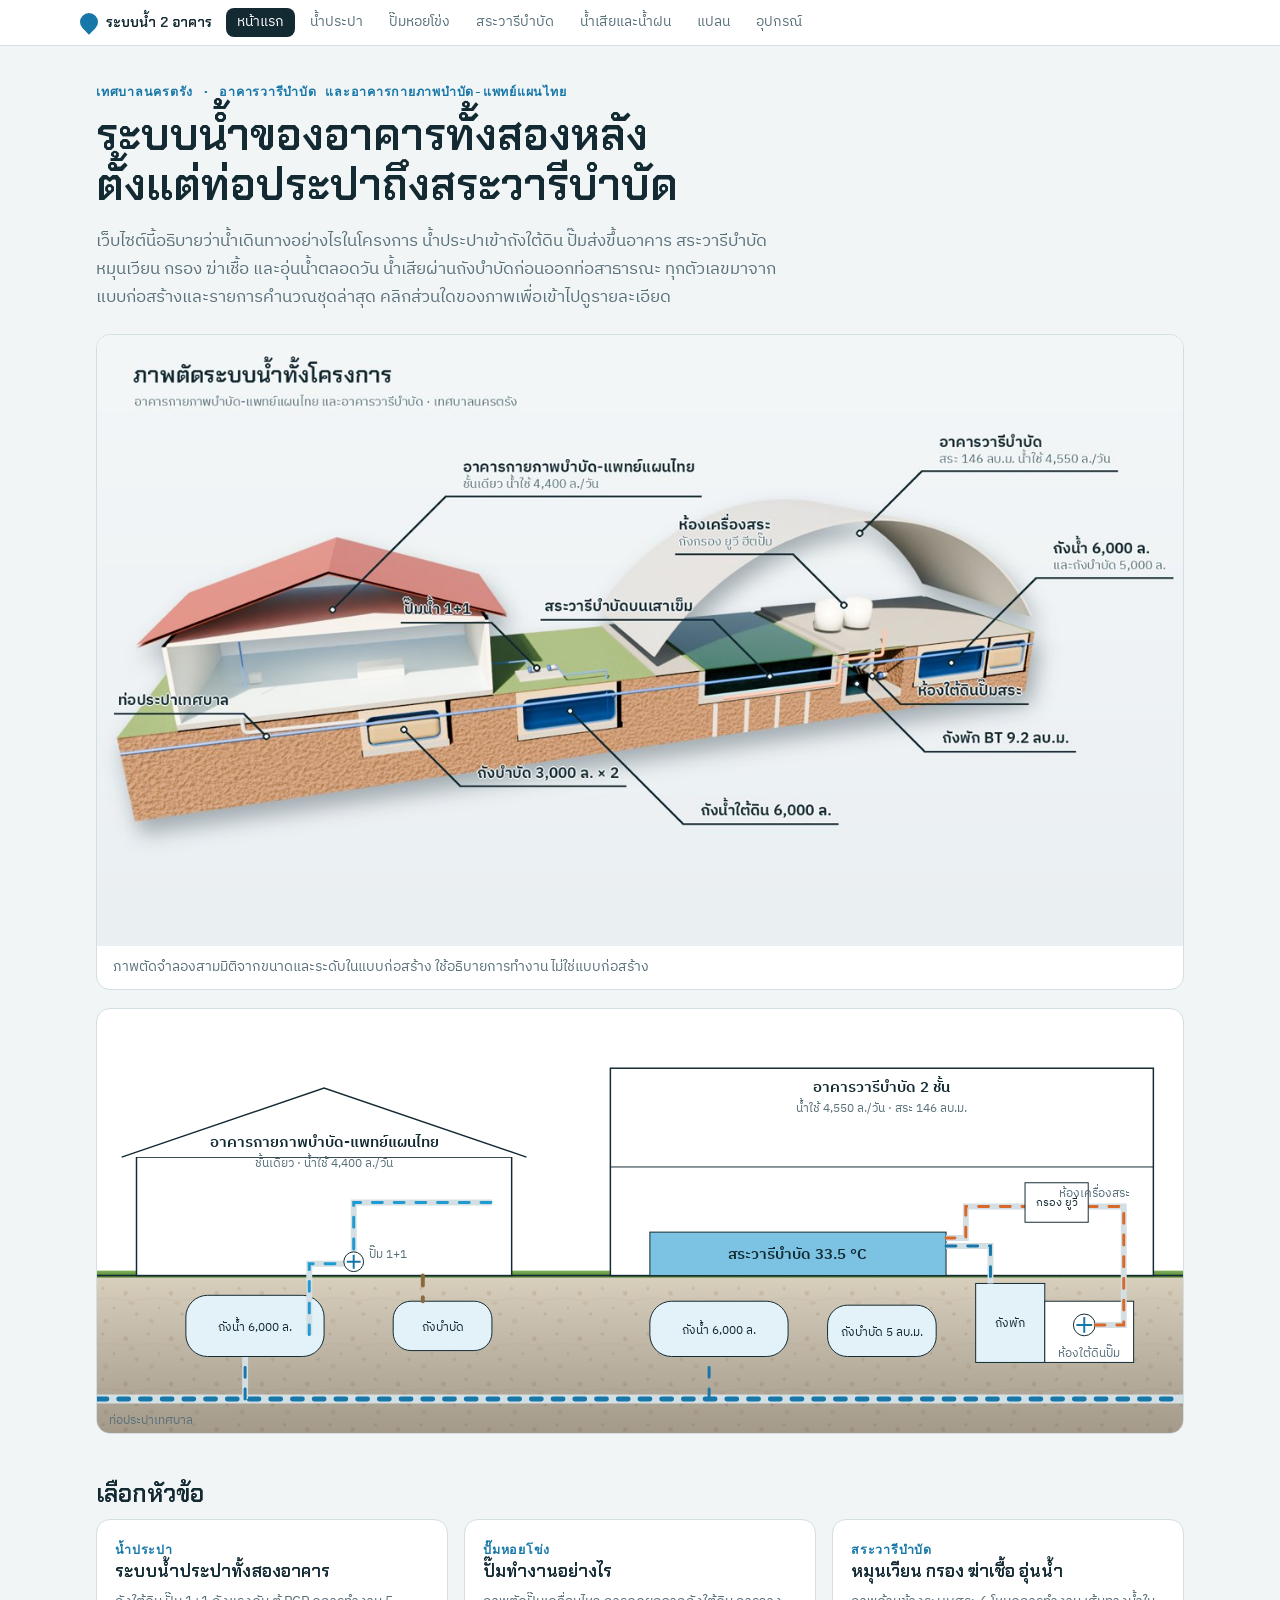
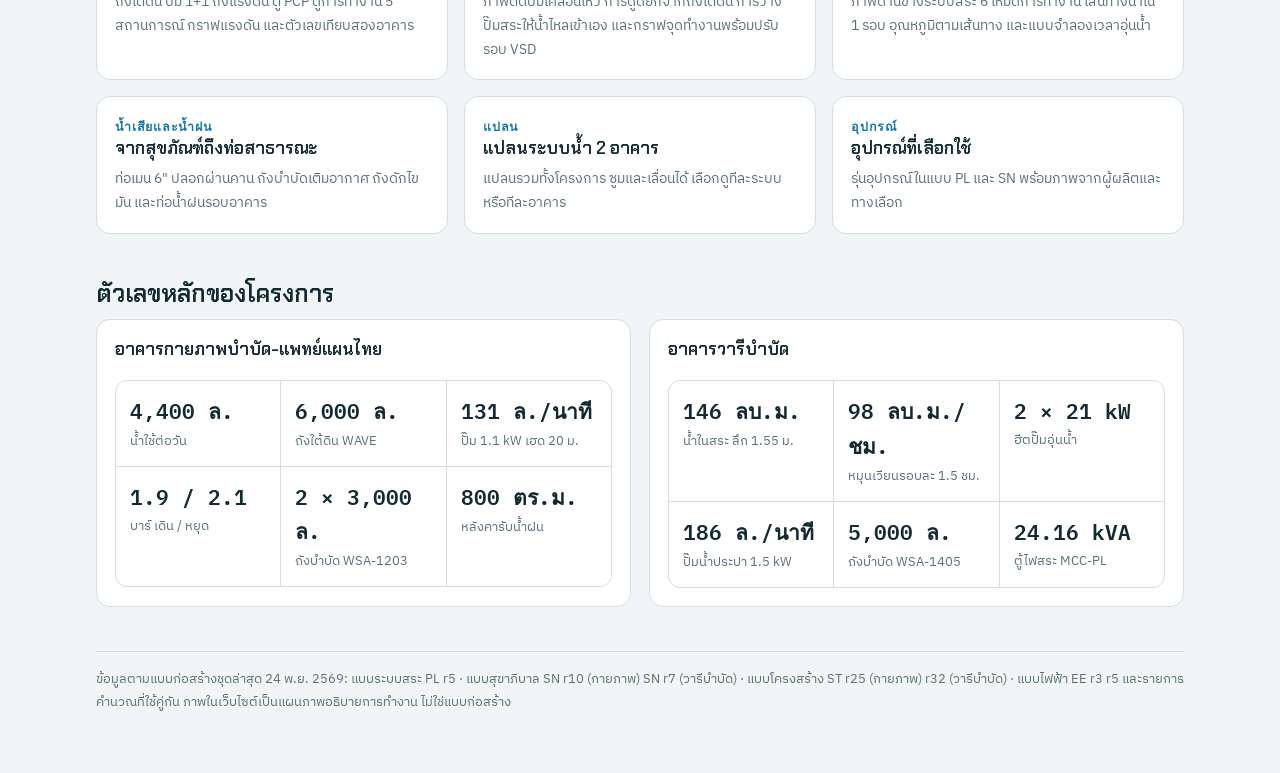
==== commit 1f64f7c4: "Add files via upload" ====
--- a/index.html
+++ b/index.html
@@ -13,13 +13,22 @@
 .snav a:focus-visible{outline:2px solid #d9692b;outline-offset:2px}
 </style><nav class="snav" aria-label="หน้าในเว็บไซต์"><div class="in"><a class="brand" href="index.html"><i></i>ระบบน้ำ 2 อาคาร</a><a class="l on" href="index.html" aria-current="page">หน้าแรก</a><a class="l" href="water.html">น้ำประปา</a><a class="l" href="pumps.html">ปั๊มหอยโข่ง</a><a class="l" href="ระบบน้ำสระวารีบำบัด_ภาพด้านข้าง.html">สระวารีบำบัด</a><a class="l" href="sanitary.html">น้ำเสียและน้ำฝน</a><a class="l" href="plan.html">แปลน</a><a class="l" href="equipment.html">อุปกรณ์</a></div></nav><main class="wrap"><div class="eb">เทศบาลนครตรัง · อาคารวารีบำบัด และอาคารกายภาพบำบัด-แพทย์แผนไทย</div>
 <h1>ระบบน้ำของอาคารทั้งสองหลัง ตั้งแต่ท่อประปาถึงสระวารีบำบัด</h1>
-<p class="lead">เว็บไซต์นี้อธิบายว่าน้ำเดินทางอย่างไรในโครงการ น้ำประปาเข้าถังใต้ดิน ปั๊มส่งขึ้นอาคาร สระวารีบำบัดหมุนเวียน กรอง ฆ่าเชื้อ และอุ่นน้ำตลอดวัน น้ำเสียผ่านถังบำบัดก่อนออกท่อสาธารณะ ทุกตัวเลขมาจากแบบก่อสร้างและรายการคำนวณชุดล่าสุด คลิกส่วนใดของภาพเพื่อเข้าไปดูรายละเอียด</p>
+<p class="lead">เว็บไซต์นี้อธิบายว่าน้ำเดินทางอย่างไรในโครงการ น้ำประปาเข้าถังใต้ดิน ปั๊มส่งขึ้นอาคาร สระวารีบำบัดหมุนเวียน กรอง ฆ่าเชื้อ และอุ่นน้ำตลอดวัน น้ำเสียผ่านถังบำบัดก่อนออกท่อสาธารณะ ทุกตัวเลขมาจากแบบก่อสร้างและรายการคำนวณชุดล่าสุด คลิกส่วนใดของภาพเพื่อเข้าไปดูรายละเอียด</p><figure class="render"><img src="render_over.jpg" alt="ภาพตัดสามมิติทั้งโครงการ อาคารกายภาพบำบัดหลังคาจั่ว อาคารวารีบำบัดหลังคาโค้ง ถังน้ำและถังบำบัดฝังดิน สระและห้องใต้ดินปั๊ม" loading="lazy" width="1280" height="720"><figcaption>ภาพตัดจำลองสามมิติจากขนาดและระดับในแบบก่อสร้าง ใช้อธิบายการทำงาน ไม่ใช่แบบก่อสร้าง</figcaption></figure>
 
 <div class="diagram" style="margin-top:18px">
 <svg viewBox="0 0 1100 430" role="img" aria-label="ภาพรวมโครงการ อาคารกายภาพบำบัดทางซ้าย อาคารวารีบำบัดทางขวา น้ำประปา ถังใต้ดิน ปั๊ม สระ และถังบำบัด">
-  <defs><pattern id="soil" width="10" height="10" patternUnits="userSpaceOnUse"><rect width="10" height="10" fill="var(--soil)"/><path d="M0 10 L10 0" stroke="var(--soil2)"/></pattern>
+  <defs><pattern id="soil" width="46" height="46" patternUnits="userSpaceOnUse"><rect width="46" height="46" fill="var(--soil)"/>
+<circle cx="6" cy="7" r="1.6" fill="var(--soil2)"/><circle cx="29" cy="12" r="2.4" fill="var(--soil2)" opacity=".8"/><circle cx="17" cy="27" r="1.2" fill="var(--soil2)"/>
+<circle cx="40" cy="33" r="1.8" fill="var(--soil2)" opacity=".9"/><circle cx="9" cy="40" r="2.6" fill="var(--soil2)" opacity=".6"/><ellipse cx="35" cy="22" rx="3.2" ry="1.8" fill="var(--soil2)" opacity=".55"/>
+<path d="M0 18 q11 -3 23 0 t23 0" fill="none" stroke="var(--soil2)" stroke-width=".8" opacity=".5"/></pattern>
+<linearGradient id="depth" x1="0" y1="0" x2="0" y2="1"><stop offset="0" stop-color="#000" stop-opacity="0"/><stop offset="1" stop-color="#1b1208" stop-opacity=".28"/></linearGradient>
+<linearGradient id="wg" x1="0" y1="0" x2="0" y2="1"><stop offset="0" stop-color="#9fd8ef"/><stop offset=".15" stop-color="#5fb4dc"/><stop offset="1" stop-color="#1d6f9d"/></linearGradient>
+<linearGradient id="tankg" x1="0" y1="0" x2="0" y2="1"><stop offset="0" stop-color="var(--tank)"/><stop offset="1" stop-color="var(--water2)" stop-opacity=".55"/></linearGradient>
+<linearGradient id="metal" x1="0" y1="0" x2="0" y2="1"><stop offset="0" stop-color="#e9eef1"/><stop offset=".5" stop-color="#b9c4ca"/><stop offset="1" stop-color="#7f8d95"/></linearGradient>
+<linearGradient id="grass" x1="0" y1="0" x2="0" y2="1"><stop offset="0" stop-color="#7fb35a"/><stop offset="1" stop-color="#4f7d33"/></linearGradient>
+<filter id="sh" x="-20%" y="-20%" width="140%" height="160%"><feDropShadow dx="0" dy="3" stdDeviation="3" flood-color="#0b1e26" flood-opacity=".28"/></filter>
   <style>.hot{cursor:pointer}.hot:hover>.hl,.hot:focus>.hl{stroke:var(--heat);stroke-width:3}</style></defs>
-  <rect x="0" y="270" width="1100" height="160" fill="url(#soil)"/><line x1="0" y1="270" x2="1100" y2="270" stroke="var(--ink)" stroke-width="1.5"/>
+  <rect x="0" y="270" width="1100" height="160" fill="url(#soil)"/><rect x="0" y="270" width="1100" height="160" fill="url(#depth)"/><rect x="0" y="265.0" width="1100" height="7" fill="url(#grass)"/><line x1="0" y1="270" x2="1100" y2="270" stroke="var(--ink)" stroke-width="1.5"/>
   <!-- ประปาเทศบาล -->
   <path d="M0 395 H1100" stroke="var(--line)" stroke-width="9"/><path class="flow slow" d="M0 395 H1100" stroke="var(--water)" stroke-width="5"/>
   <text x="12" y="420" class="sm">ท่อประปาเทศบาล</text>
--- a/common.css
+++ b/common.css
@@ -81,3 +81,7 @@
 a.card{display:block;text-decoration:none;color:inherit;transition:transform .15s,border-color .15s}
 a.card:hover{transform:translateY(-2px);border-color:var(--water)}
 a.card p{margin:4px 0 0;font-size:14px}
+
+figure.render{margin:22px 0 8px;background:var(--paper);border:1px solid var(--line);border-radius:14px;overflow:hidden}
+figure.render img{display:block;width:100%;height:auto}
+figure.render figcaption{padding:10px 16px;font-size:13.5px;color:var(--mut)}
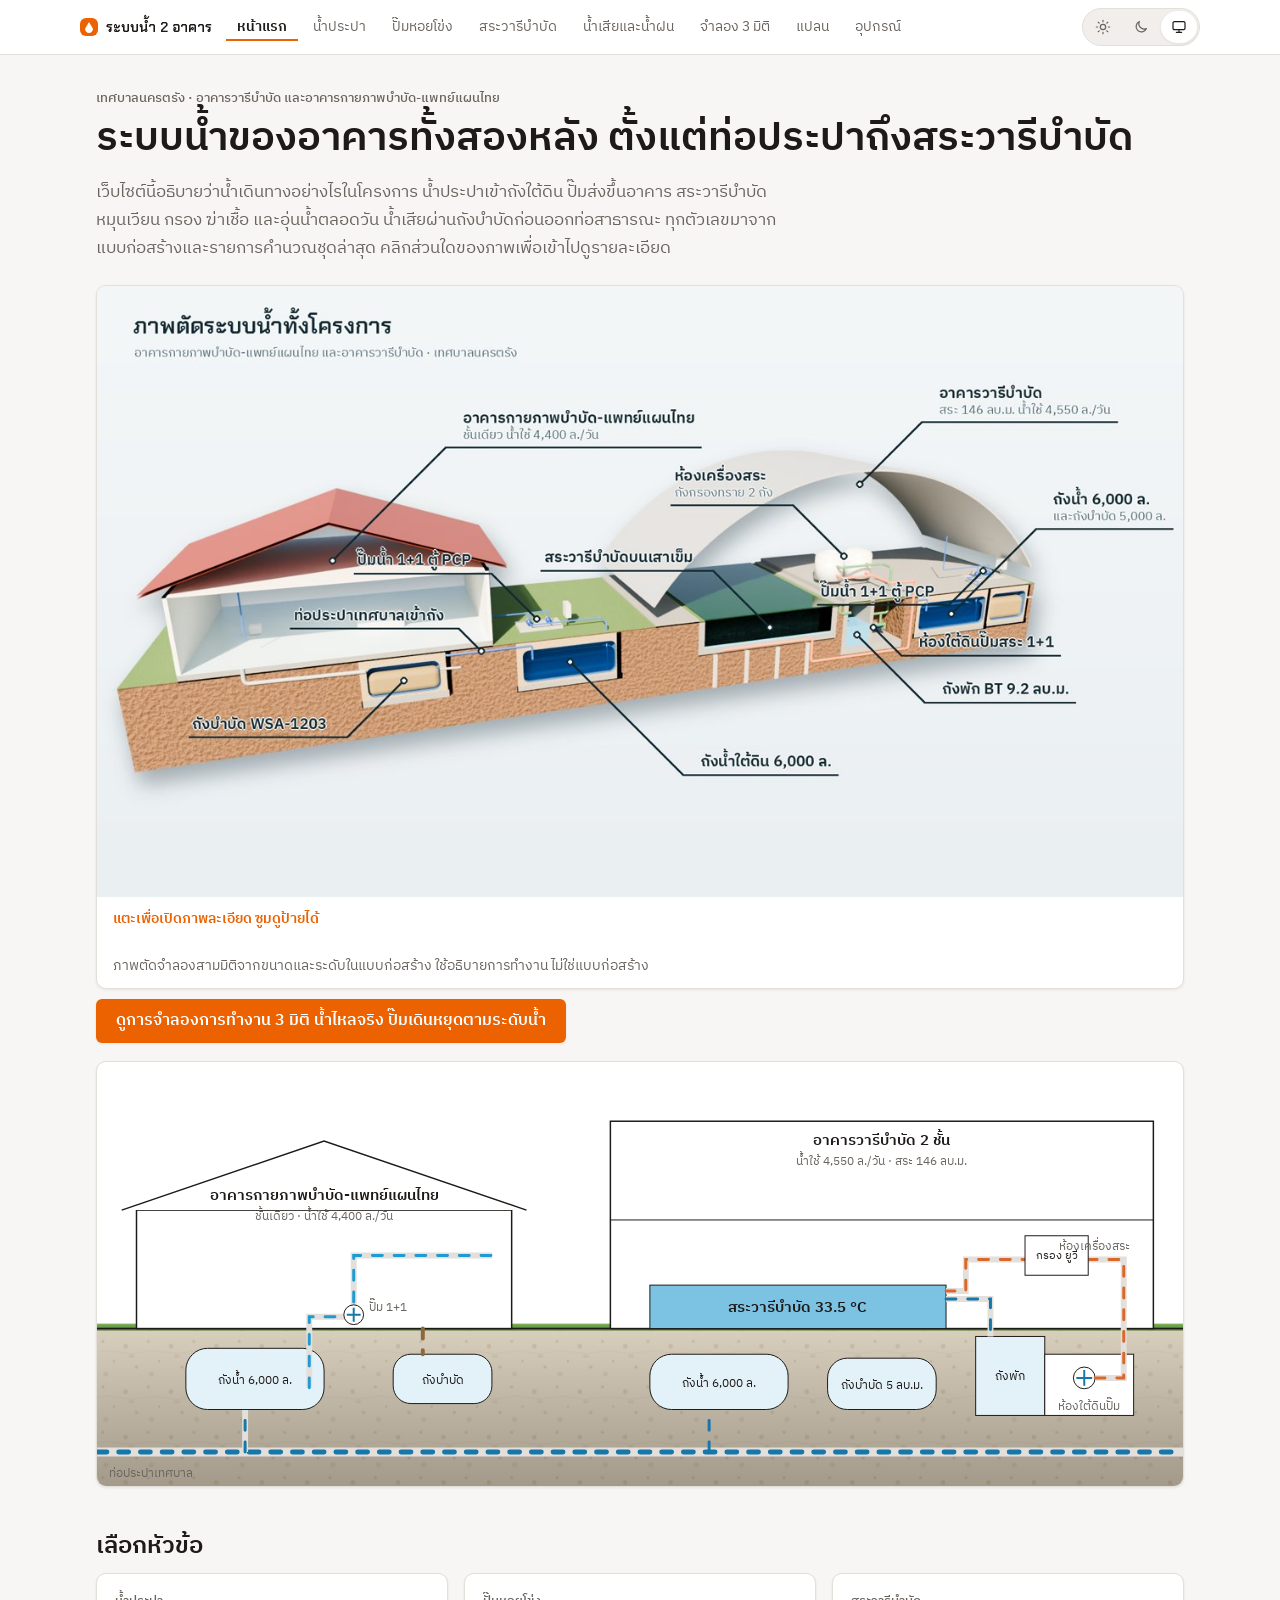
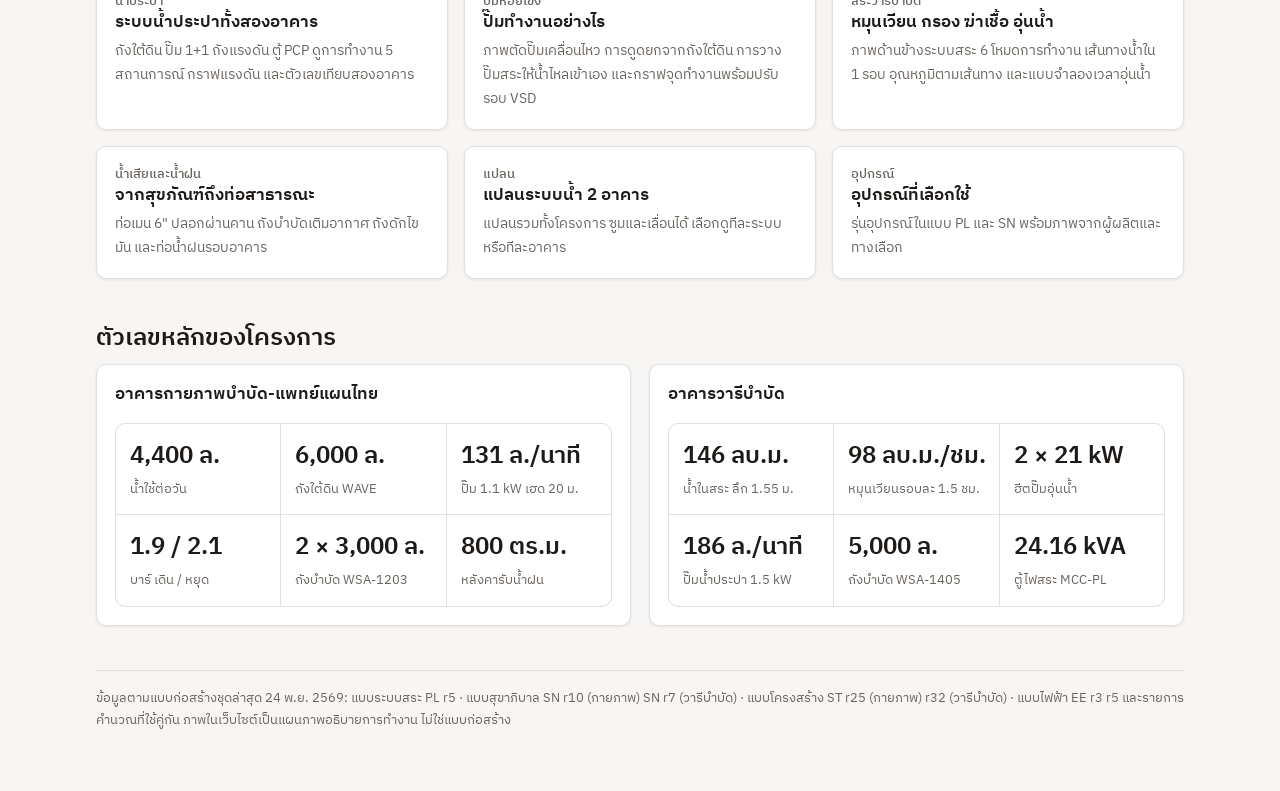
==== commit bf6a8e6a: "Add files via upload" ====
--- a/index.html
+++ b/index.html
@@ -1,4 +1,4 @@
-<!doctype html><html lang="th"><head><meta charset="utf-8"><meta name="viewport" content="width=device-width,initial-scale=1,viewport-fit=cover"><title>ระบบน้ำ 2 อาคาร ตรัง</title><meta name="claude:viewport-fit-sides" content="cover"><link rel="preconnect" href="https://fonts.googleapis.com"><link rel="stylesheet" href="https://fonts.googleapis.com/css2?family=Chakra+Petch:wght@500;600&family=IBM+Plex+Sans+Thai:wght@400;500;600;700&family=IBM+Plex+Mono:wght@400;600&display=swap"><link rel="stylesheet" href="common.css"></head><body><style>
+<!doctype html><html lang="th"><head><meta charset="utf-8"><meta name="viewport" content="width=device-width,initial-scale=1,viewport-fit=cover"><title>ระบบน้ำ 2 อาคาร ตรัง</title><meta name="claude:viewport-fit-sides" content="cover"><link rel="preconnect" href="https://fonts.googleapis.com"><link rel="stylesheet" href="https://fonts.googleapis.com/css2?family=Chakra+Petch:wght@500;600&family=IBM+Plex+Sans+Thai:wght@400;500;600;700&family=IBM+Plex+Mono:wght@400;600&display=swap"><link rel="stylesheet" href="common.css"><script>try{var t=localStorage.getItem('w2b-theme');if(t&&t!=='auto')document.documentElement.setAttribute('data-theme',t)}catch(e){}</script><meta property="og:title" content="ระบบน้ำ 2 อาคาร เทศบาลนครตรัง"><meta property="og:description" content="ระบบประปา สระวารีบำบัด น้ำเสีย พร้อมภาพตัด 3 มิติและการจำลองการทำงาน"><meta property="og:type" content="website"><meta property="og:image" content="https://woxahqoffice.github.io/sanitary-hydro-pool-overview/og-cover.jpg"><meta name="twitter:card" content="summary_large_image"><link rel="manifest" href="manifest.webmanifest"><meta name="theme-color" content="#ffffff"><meta name="apple-mobile-web-app-capable" content="yes"><meta name="mobile-web-app-capable" content="yes"><meta name="apple-mobile-web-app-status-bar-style" content="default"><meta name="apple-mobile-web-app-title" content="ระบบน้ำตรัง"><link rel="apple-touch-icon" href="apple-touch-icon.png"><link rel="icon" href="icon-192.png" type="image/png"></head><body><style>
 .snav{--nv-bg:#ffffff;--nv-ink:#132a33;--nv-mut:#58707a;--nv-line:#d3dfe3;--nv-acc:#1677a8;--nv-hov:#eef4f6}
 @media (prefers-color-scheme:dark){:root:not([data-theme="light"]) .snav{--nv-bg:#122229;--nv-ink:#dcebf0;--nv-mut:#8aa4ad;--nv-line:#24404a;--nv-acc:#47aee0;--nv-hov:#183039}}
 :root[data-theme="dark"] .snav{--nv-bg:#122229;--nv-ink:#dcebf0;--nv-mut:#8aa4ad;--nv-line:#24404a;--nv-acc:#47aee0;--nv-hov:#183039}
@@ -11,9 +11,9 @@
 .snav a.l:hover{color:var(--nv-ink);background:var(--nv-hov)}
 .snav a.l.on{color:var(--nv-bg);background:var(--nv-ink)}
 .snav a:focus-visible{outline:2px solid #d9692b;outline-offset:2px}
-</style><nav class="snav" aria-label="หน้าในเว็บไซต์"><div class="in"><a class="brand" href="index.html"><i></i>ระบบน้ำ 2 อาคาร</a><a class="l on" href="index.html" aria-current="page">หน้าแรก</a><a class="l" href="water.html">น้ำประปา</a><a class="l" href="pumps.html">ปั๊มหอยโข่ง</a><a class="l" href="ระบบน้ำสระวารีบำบัด_ภาพด้านข้าง.html">สระวารีบำบัด</a><a class="l" href="sanitary.html">น้ำเสียและน้ำฝน</a><a class="l" href="plan.html">แปลน</a><a class="l" href="equipment.html">อุปกรณ์</a></div></nav><main class="wrap"><div class="eb">เทศบาลนครตรัง · อาคารวารีบำบัด และอาคารกายภาพบำบัด-แพทย์แผนไทย</div>
+</style><nav class="snav" aria-label="หน้าในเว็บไซต์"><div class="in"><a class="brand" href="index.html"><i></i>ระบบน้ำ 2 อาคาร</a><a class="l on" href="index.html" aria-current="page">หน้าแรก</a><a class="l" href="water.html">น้ำประปา</a><a class="l" href="pumps.html">ปั๊มหอยโข่ง</a><a class="l" href="ระบบน้ำสระวารีบำบัด_ภาพด้านข้าง.html">สระวารีบำบัด</a><a class="l" href="sanitary.html">น้ำเสียและน้ำฝน</a><a class="l" href="sim.html">จำลอง 3 มิติ</a><a class="l" href="plan.html">แปลน</a><a class="l" href="equipment.html">อุปกรณ์</a></div></nav><main class="wrap"><div class="eb">เทศบาลนครตรัง · อาคารวารีบำบัด และ<span class="nw">อาคารกายภาพบำบัด-แพทย์แผนไทย</span></div>
 <h1>ระบบน้ำของอาคารทั้งสองหลัง ตั้งแต่ท่อประปาถึงสระวารีบำบัด</h1>
-<p class="lead">เว็บไซต์นี้อธิบายว่าน้ำเดินทางอย่างไรในโครงการ น้ำประปาเข้าถังใต้ดิน ปั๊มส่งขึ้นอาคาร สระวารีบำบัดหมุนเวียน กรอง ฆ่าเชื้อ และอุ่นน้ำตลอดวัน น้ำเสียผ่านถังบำบัดก่อนออกท่อสาธารณะ ทุกตัวเลขมาจากแบบก่อสร้างและรายการคำนวณชุดล่าสุด คลิกส่วนใดของภาพเพื่อเข้าไปดูรายละเอียด</p><figure class="render"><img src="render_over.jpg" alt="ภาพตัดสามมิติทั้งโครงการ อาคารกายภาพบำบัดหลังคาจั่ว อาคารวารีบำบัดหลังคาโค้ง ถังน้ำและถังบำบัดฝังดิน สระและห้องใต้ดินปั๊ม" loading="lazy" width="1280" height="720"><figcaption>ภาพตัดจำลองสามมิติจากขนาดและระดับในแบบก่อสร้าง ใช้อธิบายการทำงาน ไม่ใช่แบบก่อสร้าง</figcaption></figure>
+<p class="lead">เว็บไซต์นี้อธิบายว่าน้ำเดินทางอย่างไรในโครงการ น้ำประปาเข้าถังใต้ดิน ปั๊มส่งขึ้นอาคาร สระวารีบำบัดหมุนเวียน กรอง ฆ่าเชื้อ และอุ่นน้ำตลอดวัน น้ำเสียผ่านถังบำบัดก่อนออกท่อสาธารณะ ทุกตัวเลขมาจากแบบก่อสร้างและรายการคำนวณชุดล่าสุด คลิกส่วนใดของภาพเพื่อเข้าไปดูรายละเอียด</p><figure class="render"><img src="render_over.jpg" alt="ภาพตัดสามมิติทั้งโครงการ อาคารกายภาพบำบัดหลังคาจั่ว อาคารวารีบำบัดหลังคาโค้ง ถังน้ำและถังบำบัดฝังดิน สระและห้องใต้ดินปั๊ม" loading="lazy" width="1280" height="720"><figcaption>ภาพตัดจำลองสามมิติจากขนาดและระดับในแบบก่อสร้าง ใช้อธิบายการทำงาน ไม่ใช่แบบก่อสร้าง</figcaption></figure><p style="margin:10px 0 18px"><a class="cta" href="sim.html">ดูการจำลองการทำงาน 3 มิติ น้ำไหลจริง ปั๊มเดินหยุดตามระดับน้ำ</a></p>
 
 <div class="diagram" style="margin-top:18px">
 <svg viewBox="0 0 1100 430" role="img" aria-label="ภาพรวมโครงการ อาคารกายภาพบำบัดทางซ้าย อาคารวารีบำบัดทางขวา น้ำประปา ถังใต้ดิน ปั๊ม สระ และถังบำบัด">
@@ -94,4 +94,4 @@
 <div><b>146 ลบ.ม.</b><span>น้ำในสระ ลึก 1.55 ม.</span></div><div><b>98 ลบ.ม./ชม.</b><span>หมุนเวียนรอบละ 1.5 ชม.</span></div><div><b>2 × 21 kW</b><span>ฮีตปั๊มอุ่นน้ำ</span></div>
 <div><b>186 ล./นาที</b><span>ปั๊มน้ำประปา 1.5 kW</span></div><div><b>5,000 ล.</b><span>ถังบำบัด WSA-1405</span></div><div><b>24.16 kVA</b><span>ตู้ไฟสระ MCC-PL</span></div></div></div>
 </div>
-<footer>ข้อมูลตามแบบก่อสร้างชุดล่าสุด 24 พ.ย. 2569: แบบระบบสระ PL r5 · แบบสุขาภิบาล SN r10 (กายภาพ) SN r7 (วารีบำบัด) · แบบโครงสร้าง ST r25 (กายภาพ) r32 (วารีบำบัด) · แบบไฟฟ้า EE r3 r5 และรายการคำนวณที่ใช้คู่กัน ภาพในเว็บไซต์เป็นแผนภาพอธิบายการทำงาน ไม่ใช่แบบก่อสร้าง</footer></main></body></html>+<footer>ข้อมูลตามแบบก่อสร้างชุดล่าสุด 24 พ.ย. 2569: แบบระบบสระ PL r5 · แบบสุขาภิบาล SN r10 (กายภาพ) SN r7 (วารีบำบัด) · แบบโครงสร้าง ST r25 (กายภาพ) r32 (วารีบำบัด) · แบบไฟฟ้า EE r3 r5 และรายการคำนวณที่ใช้คู่กัน ภาพในเว็บไซต์เป็นแผนภาพอธิบายการทำงาน ไม่ใช่แบบก่อสร้าง</footer></main><link rel="stylesheet" href="mobile.css"><link rel="stylesheet" href="theme.css"><script src="mobile.js" defer></script></body></html>
--- a/mobile.css
+++ b/mobile.css
@@ -0,0 +1,21 @@
+/* ปรับหน้าเว็บสำหรับมือถือ iPhone และ Android */
+html{-webkit-text-size-adjust:100%;text-size-adjust:100%}
+body{overflow-x:clip}
+.wrap{grid-template-columns:minmax(0,1fr)}
+img,video,svg{max-width:100%}
+.mtw{overflow-x:auto;-webkit-overflow-scrolling:touch}
+.mhint{display:none;align-items:center;gap:6px;font-size:12.5px;color:var(--mut,#58707a);margin:6px 2px 4px}
+.mhint::before{content:"";width:22px;height:2px;background:currentColor;border-radius:2px;box-shadow:6px -4px 0 -1px transparent}
+.hdlink{display:inline-flex;align-items:center;min-height:44px;margin:0 16px 4px;font-size:13.5px;font-weight:600;color:var(--k-brand,#ec6100);text-decoration:none}
+@media (max-width:760px){
+  .snav .in{scroll-snap-type:x proximity;-webkit-overflow-scrolling:touch;-webkit-mask-image:linear-gradient(90deg,#000 82%,transparent);mask-image:linear-gradient(90deg,#000 82%,transparent);padding-right:28px}
+  .snav .l,.snav .brand{min-height:40px;display:inline-flex;align-items:center;scroll-snap-align:start;white-space:nowrap}
+  .snav .l{padding:8px 12px}
+  .mhint{display:flex}
+  .mtw table,.tw table{min-width:560px}
+  .mtw th:first-child,.mtw td:first-child,.tw th:first-child,.tw td:first-child{position:sticky;left:0;z-index:1;background:var(--paper,#fff);min-width:118px}
+  button,.btn,[role="button"],select{min-height:40px}
+  input,select,textarea{font-size:16px}
+  figure.render figcaption{font-size:12.5px}
+}
+@media (hover:none){a,button{-webkit-tap-highlight-color:rgba(236,97,0,.15)}}
--- a/theme.css
+++ b/theme.css
@@ -0,0 +1,123 @@
+/* ระบบดีไซน์ตาม THE29 UI-UX Kit (Project Control Dashboard)
+   หลัก: ดำ / ส้ม / ขาว พื้นเทาอมน้ำตาลเล็กน้อย ส้มเป็นสีเน้นสีเดียว เขียว เหลือง แดง ใช้เฉพาะสถานะ
+   สีของระบบน้ำในแผนภาพ (น้ำประปา น้ำสระ น้ำเสีย ความร้อน) เป็นสีข้อมูล คงไว้ตามเดิม
+   ไฟล์นี้โหลดท้ายสุดทุกหน้า ใช้ :root:not(#_k) เพื่อให้ชนะโทเคนของแต่ละหน้า */
+:root:not(#_k){
+  --k-bg:#f7f6f4; --k-surface:#ffffff; --k-subtle:#f1eeeb; --k-hover:#f8ece2;
+  --k-text:#1d1a18; --k-muted:#6a645f; --k-line:#e3dfdb; --k-input:#d6d1cc;
+  --k-brand:#ec6100; --k-brand-ink:#ffffff; --k-brand-soft:#fdebdd;
+  --k-ok:#1d8a5a; --k-wait:#a8710f; --k-danger:#c42f32;
+  --k-r-control:6px; --k-r-card:10px; --k-shadow:0 1px 3px rgb(40 30 20 / .08);
+  --k-font:"IBM Plex Sans Thai","IBM Plex Sans",system-ui,sans-serif; --k-mono:"IBM Plex Mono",ui-monospace,monospace;
+  /* ผูกกับโทเคนเดิมของแต่ละหน้า */
+  --bg:var(--k-bg); --paper:var(--k-surface); --surface:var(--k-surface); --card:var(--k-surface);
+  --ink:var(--k-text); --mut:var(--k-muted); --muted:var(--k-muted); --line:var(--k-line); --chip:var(--k-subtle); --grid:var(--k-line);
+  --acc:var(--k-brand); --ok:var(--k-ok); --warn:var(--k-wait); --bad:var(--k-danger);
+  --disp:var(--k-font); --body:var(--k-font); --f-text:var(--k-font); --mono:var(--k-mono); --f-mono:var(--k-mono);
+}
+@media (prefers-color-scheme:dark){:root:not([data-theme="light"]):not(#_k){
+  --k-bg:#0d0c0b; --k-surface:#161413; --k-subtle:#211f1d; --k-hover:#2b2521;
+  --k-text:#f3f1f0; --k-muted:#a29d99; --k-line:#2a2725; --k-input:#3a3633;
+  --k-brand:#fb7b28; --k-brand-ink:#0a0908; --k-brand-soft:#33210f;
+  --k-ok:#34d399; --k-wait:#fbbf24; --k-danger:#ea3c3f; --k-shadow:0 1px 3px rgb(0 0 0 / .35); color-scheme:dark}}
+:root[data-theme="dark"]:not(#_k){
+  --k-bg:#0d0c0b; --k-surface:#161413; --k-subtle:#211f1d; --k-hover:#2b2521;
+  --k-text:#f3f1f0; --k-muted:#a29d99; --k-line:#2a2725; --k-input:#3a3633;
+  --k-brand:#fb7b28; --k-brand-ink:#0a0908; --k-brand-soft:#33210f;
+  --k-ok:#34d399; --k-wait:#fbbf24; --k-danger:#ea3c3f; --k-shadow:0 1px 3px rgb(0 0 0 / .35); color-scheme:dark}
+
+html body{background:var(--k-bg);color:var(--k-text);font-family:var(--k-font);-webkit-font-smoothing:antialiased}
+body ::selection{background:color-mix(in srgb,var(--k-brand) 32%,transparent)}
+body :focus-visible{outline:2px solid var(--k-brand);outline-offset:2px}
+body h1,body h2,body h3{font-family:var(--k-font);font-weight:600;letter-spacing:0;line-height:1.3;text-wrap:balance}
+body h1{line-height:1.25}
+body a{color:var(--k-brand)}
+body .eb,body .tag,body .eyebrow{color:var(--k-muted)!important;letter-spacing:0!important;font:500 13px/1.5 var(--k-font)!important;text-transform:none!important}
+body .nw{white-space:nowrap}
+body h1{font-size:clamp(26px,3.4vw,40px)!important;margin:4px 0 12px}
+
+/* แถบนำทาง: เมนูที่เลือกขีดเส้นใต้ส้ม */
+.snav.snav.snav.snav{--nv-bg:var(--k-surface);--nv-ink:var(--k-text);--nv-mut:var(--k-muted);--nv-line:var(--k-line);--nv-acc:var(--k-brand);--nv-hov:var(--k-hover)}
+body::before{content:"";position:fixed;inset:0 0 auto;height:env(safe-area-inset-top,0px);z-index:60;background:var(--k-surface)}
+.snav .brand i{border-radius:6px!important;transform:none!important;background:var(--k-brand)!important;position:relative}
+.snav .brand i::after{content:"";position:absolute;inset:4px 5px 3px;background:#fff;border-radius:50% 50% 50% 50%/60% 60% 40% 40%;clip-path:polygon(50% 0,100% 62%,100% 100%,0 100%,0 62%)}
+.snav.snav a.l.on{background:transparent;color:var(--k-text);font-weight:600;box-shadow:inset 0 -2px 0 var(--k-brand);border-radius:0}
+.snav.snav a.l:hover{background:var(--k-hover);color:var(--k-text)}
+
+/* พื้นผิว การ์ด */
+body .panel,body .card:not(a),body figure.render,body .diagram,body .kpis,body .state,body ol.steps li,body .st{border-color:var(--k-line)}
+body .panel,body figure.render,body .diagram{border-radius:var(--k-r-card);box-shadow:var(--k-shadow)}
+body .kpis{border-radius:var(--k-r-card)}
+body .kpis b,body .st b,body .hero .stat b,body .num{font-family:var(--k-font)!important;font-weight:600;font-variant-numeric:tabular-nums;letter-spacing:0}
+body .kpis b,body .hero .stat b{white-space:nowrap;font-size:clamp(18px,4.6vw,24px)!important}
+body #stats .st{min-width:0} body #stats .st b{white-space:normal;overflow-wrap:anywhere;font-size:14px}
+body .state{border-left-color:var(--k-brand)}
+body ol.steps li::before{background:var(--k-text);color:var(--k-bg)}
+body a.card:hover{border-color:var(--k-brand)}
+
+/* ปุ่มและตัวเลือก: เลือกอยู่ = พื้นส้มอ่อน ขอบส้ม (ส้มทึบใช้กับปุ่มหลักปุ่มเดียว) */
+body .seg button,body .sb,body .tb button,body .tabs button,body .mode-btn,body button.chip{border-radius:999px;border-color:var(--k-input);background:var(--k-surface);color:var(--k-text);transition:background .15s ease-out,border-color .15s ease-out}
+body .seg button:hover,body .sb:hover,body .tb button:hover,body .tabs button:hover{background:var(--k-hover)}
+body .seg button[aria-pressed="true"],body .sb.on,body .tb button.on,body .tabs button.on,body button[aria-pressed="true"],body button[aria-selected="true"]{background:var(--k-brand-soft)!important;border-color:var(--k-brand)!important;color:var(--k-text)!important}
+body .cta,body a.cta{display:inline-flex;align-items:center;gap:8px;min-height:44px;padding:0 20px;border-radius:var(--k-r-control);background:var(--k-brand);color:var(--k-brand-ink)!important;font-weight:600;text-decoration:none;box-shadow:var(--k-shadow)}
+body .cta:hover{filter:brightness(1.05)}
+
+/* หน้าสระ: ส่วนหัวเป็นพื้นเรียบ ไม่ไล่สี */
+body .hero{background:var(--k-surface)!important;border:1px solid var(--k-line);box-shadow:var(--k-shadow);color:var(--k-text)}
+body .hero::before,body .hero::after{display:none!important}
+body .hero h1{color:var(--k-text)!important} body .hero p{color:var(--k-muted)!important} body .hero .tag{color:var(--k-brand)!important}
+body .hero .stat{background:var(--k-subtle)!important;border:1px solid var(--k-line)!important;color:var(--k-text)!important}
+body .hero .stat *{color:inherit}
+body .hero .stat small,body .hero .stat span{color:var(--k-muted)!important}
+
+/* หน้าจำลอง 3 มิติ */
+body #view{background:linear-gradient(180deg,var(--k-surface),var(--k-subtle))!important;border-color:var(--k-line);border-radius:var(--k-r-card)}
+body #rot.on{background:var(--k-brand);border-color:var(--k-brand);color:var(--k-brand-ink)}
+body .st.ok b{color:var(--k-ok)} body .st.warn b{color:var(--k-wait)} body .st.bad b{color:var(--k-danger)}
+body .clash.ok{color:var(--k-ok)} body .clash.bad{color:var(--k-danger)}
+body #log li.bad{color:var(--k-danger)} body #log li.ok{color:var(--k-ok)} body #log li.warn{color:var(--k-wait)}
+
+/* ตาราง */
+body table th{color:var(--k-muted)}
+body table td,body table th{border-color:var(--k-line)}
+
+/* แถบเมนูล่างบนมือถือ (ตาม Kit: 4 ทางลัด + เมนู) */
+.bnav,.bsheet{display:none}
+@media (max-width:760px){
+  .snav .in>a.l{display:none}
+  .snav .in{justify-content:space-between;-webkit-mask-image:none;mask-image:none;padding-right:0}
+  body{padding-bottom:calc(64px + env(safe-area-inset-bottom,0px))}
+  .bnav{display:grid;grid-template-columns:repeat(5,1fr);position:fixed;left:0;right:0;bottom:0;z-index:70;background:var(--k-surface);border-top:1px solid var(--k-line);
+    padding:4px max(8px,env(safe-area-inset-left,0px)) calc(4px + env(safe-area-inset-bottom,0px)) max(8px,env(safe-area-inset-right,0px))}
+  .bnav a,.bnav button{display:flex;flex-direction:column;align-items:center;justify-content:center;gap:2px;min-height:56px;font:500 11.5px var(--k-font);color:var(--k-muted);text-decoration:none;background:none;border:0;border-radius:8px;cursor:pointer}
+  .bnav svg{width:22px;height:22px;fill:none;stroke:currentColor;stroke-width:1.8;stroke-linecap:round;stroke-linejoin:round}
+  .bnav .on{color:var(--k-brand);font-weight:600}
+  .bsheet{position:fixed;inset:0;z-index:80;background:rgb(0 0 0 / .45)}
+  .bsheet[data-open="1"]{display:block}
+  .bsheet .pan{position:absolute;left:0;right:0;bottom:0;background:var(--k-surface);border-radius:16px 16px 0 0;border-top:1px solid var(--k-line);
+    padding:16px max(16px,env(safe-area-inset-left,0px)) calc(16px + env(safe-area-inset-bottom,0px)) max(16px,env(safe-area-inset-right,0px))}
+  .bsheet h3{margin:0 0 12px;font-size:15px}
+  .bsheet .g{display:grid;grid-template-columns:1fr 1fr;gap:8px}
+  .bsheet .g a{display:flex;align-items:center;min-height:48px;padding:0 12px;border:1px solid var(--k-line);border-radius:var(--k-r-control);color:var(--k-text);text-decoration:none;font-size:14px}
+  .bsheet .g a.on{border-color:var(--k-brand);background:var(--k-brand-soft);font-weight:600}
+  #rot{bottom:calc(10px + 0px)}
+}
+@media (prefers-reduced-motion:reduce){body *{transition:none!important}}
+
+/* ปุ่มโหมดแสง */
+.tsw{display:inline-flex;gap:2px;padding:2px;border:1px solid var(--k-line);border-radius:999px;background:var(--k-subtle);flex:none}
+.tsw.top{margin-left:auto}
+.tsw button{display:inline-flex;align-items:center;gap:6px;height:32px;padding:0 10px;border:0;border-radius:999px;background:transparent;color:var(--k-muted);font:500 12.5px var(--k-font);cursor:pointer}
+.tsw button svg{width:16px;height:16px;fill:none;stroke:currentColor;stroke-width:1.8;stroke-linecap:round;stroke-linejoin:round}
+.tsw button[aria-pressed="true"]{background:var(--k-surface)!important;color:var(--k-text)!important;box-shadow:var(--k-shadow);border:0!important}
+.tsw.top button span{display:none}
+.tsw.sheet{display:flex;width:100%} .tsw.sheet button{flex:1;justify-content:center;height:44px}
+@media (max-width:760px){.tsw.top button{height:36px;padding:0 9px}}
+
+/* โหมดมืด: ลดความสว่างภาพเรนเดอร์พื้นขาวไม่ให้แสบตา */
+@media (prefers-color-scheme:dark){:root:not([data-theme="light"]) figure img,:root:not([data-theme="light"]) .clip{filter:brightness(.86)}}
+:root[data-theme="dark"] figure img,:root[data-theme="dark"] .clip{filter:brightness(.86)}
+@media (max-width:760px){
+  .tsw.top button{height:44px;min-width:44px;padding:0 10px;justify-content:center}
+  body .tabs{flex-wrap:nowrap;overflow-x:auto;-webkit-mask-image:linear-gradient(90deg,#000 86%,transparent);mask-image:linear-gradient(90deg,#000 86%,transparent);padding-right:24px}
+}
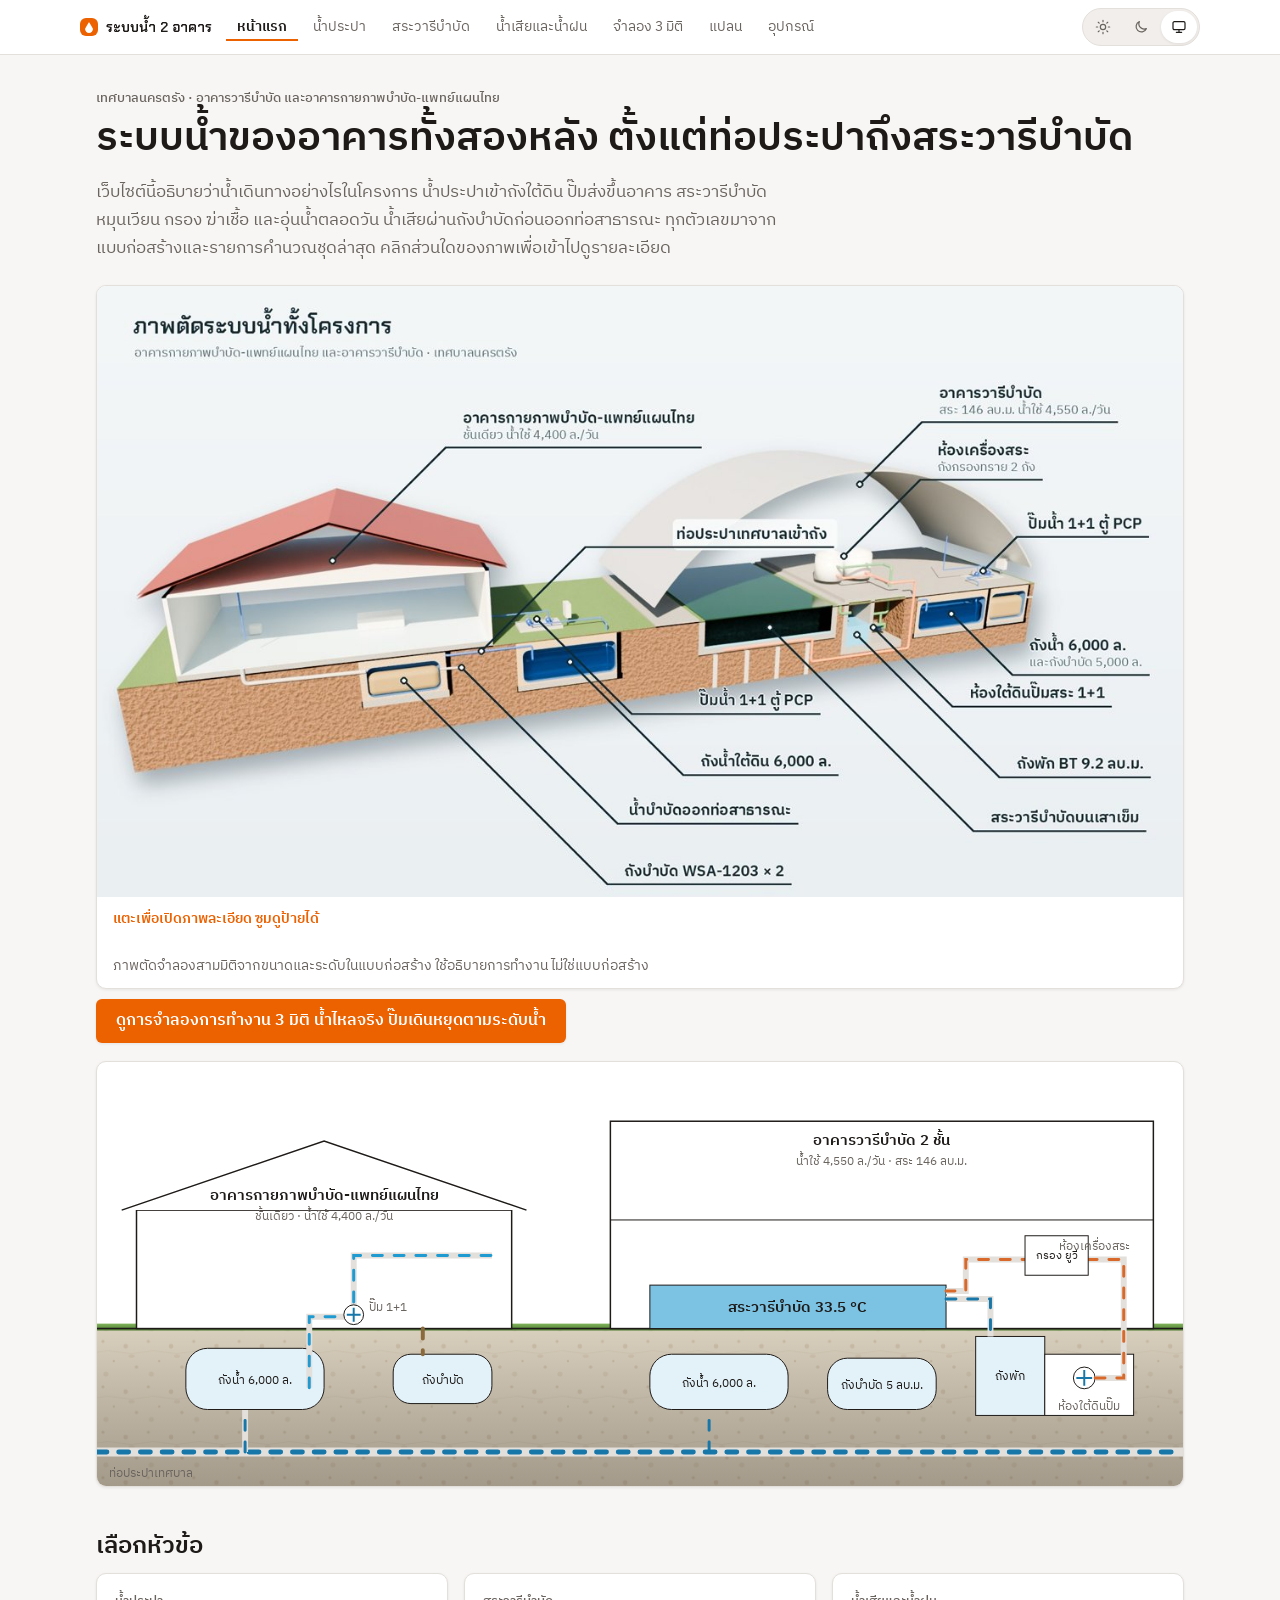
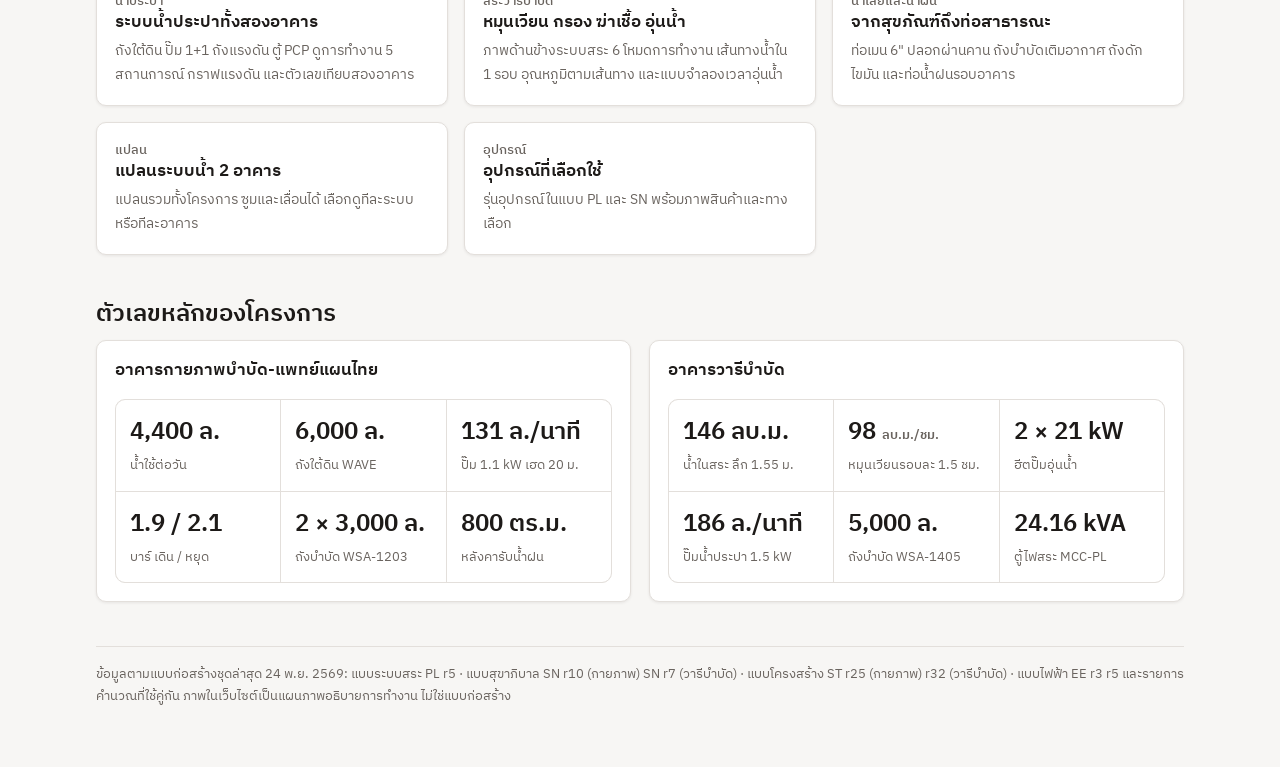
==== commit 0d2269c0: "Add files via upload" ====
--- a/index.html
+++ b/index.html
@@ -11,9 +11,9 @@
 .snav a.l:hover{color:var(--nv-ink);background:var(--nv-hov)}
 .snav a.l.on{color:var(--nv-bg);background:var(--nv-ink)}
 .snav a:focus-visible{outline:2px solid #d9692b;outline-offset:2px}
-</style><nav class="snav" aria-label="หน้าในเว็บไซต์"><div class="in"><a class="brand" href="index.html"><i></i>ระบบน้ำ 2 อาคาร</a><a class="l on" href="index.html" aria-current="page">หน้าแรก</a><a class="l" href="water.html">น้ำประปา</a><a class="l" href="pumps.html">ปั๊มหอยโข่ง</a><a class="l" href="ระบบน้ำสระวารีบำบัด_ภาพด้านข้าง.html">สระวารีบำบัด</a><a class="l" href="sanitary.html">น้ำเสียและน้ำฝน</a><a class="l" href="sim.html">จำลอง 3 มิติ</a><a class="l" href="plan.html">แปลน</a><a class="l" href="equipment.html">อุปกรณ์</a></div></nav><main class="wrap"><div class="eb">เทศบาลนครตรัง · อาคารวารีบำบัด และ<span class="nw">อาคารกายภาพบำบัด-แพทย์แผนไทย</span></div>
+</style><nav class="snav" aria-label="หน้าในเว็บไซต์"><div class="in"><a class="brand" href="index.html"><i></i>ระบบน้ำ 2 อาคาร</a><a class="l on" href="index.html" aria-current="page">หน้าแรก</a><a class="l" href="water.html">น้ำประปา</a><a class="l" href="ระบบน้ำสระวารีบำบัด_ภาพด้านข้าง.html">สระวารีบำบัด</a><a class="l" href="sanitary.html">น้ำเสียและน้ำฝน</a><a class="l" href="sim.html">จำลอง 3 มิติ</a><a class="l" href="plan.html">แปลน</a><a class="l" href="equipment.html"><span class="nw">อุปกรณ์</span></a></div></nav><main class="wrap"><div class="eb">เทศบาลนครตรัง · อาคารวารีบำบัด และ<span class="nw">อาคารกายภาพบำบัด-แพทย์แผนไทย</span></div>
 <h1>ระบบน้ำของอาคารทั้งสองหลัง ตั้งแต่ท่อประปาถึงสระวารีบำบัด</h1>
-<p class="lead">เว็บไซต์นี้อธิบายว่าน้ำเดินทางอย่างไรในโครงการ น้ำประปาเข้าถังใต้ดิน ปั๊มส่งขึ้นอาคาร สระวารีบำบัดหมุนเวียน กรอง ฆ่าเชื้อ และอุ่นน้ำตลอดวัน น้ำเสียผ่านถังบำบัดก่อนออกท่อสาธารณะ ทุกตัวเลขมาจากแบบก่อสร้างและรายการคำนวณชุดล่าสุด คลิกส่วนใดของภาพเพื่อเข้าไปดูรายละเอียด</p><figure class="render"><img src="render_over.jpg" alt="ภาพตัดสามมิติทั้งโครงการ อาคารกายภาพบำบัดหลังคาจั่ว อาคารวารีบำบัดหลังคาโค้ง ถังน้ำและถังบำบัดฝังดิน สระและห้องใต้ดินปั๊ม" loading="lazy" width="1280" height="720"><figcaption>ภาพตัดจำลองสามมิติจากขนาดและระดับในแบบก่อสร้าง ใช้อธิบายการทำงาน ไม่ใช่แบบก่อสร้าง</figcaption></figure><p style="margin:10px 0 18px"><a class="cta" href="sim.html">ดูการจำลองการทำงาน 3 มิติ น้ำไหลจริง ปั๊มเดินหยุดตามระดับน้ำ</a></p>
+<p class="lead">เว็บไซต์นี้อธิบายว่าน้ำเดินทางอย่างไรในโครงการ น้ำประปาเข้าถังใต้ดิน ปั๊มส่งขึ้นอาคาร สระวารีบำบัดหมุนเวียน กรอง ฆ่าเชื้อ และอุ่นน้ำตลอดวัน น้ำเสียผ่าน<span class="nw">ถังบำบัด</span>ก่อนออกท่อสาธารณะ ทุกตัวเลขมาจากแบบก่อสร้างและรายการคำนวณชุดล่าสุด คลิกส่วนใดของภาพเพื่อเข้าไปดูรายละเอียด</p><figure class="render"><img src="render_over.jpg" alt="ภาพตัดสามมิติทั้งโครงการ อาคารกายภาพบำบัดหลังคาจั่ว อาคารวารีบำบัดหลังคาโค้ง ถังน้ำและถังบำบัดฝังดิน สระและห้องใต้ดินปั๊ม" loading="lazy" width="1280" height="720"><figcaption>ภาพตัดจำลองสามมิติจากขนาดและระดับในแบบก่อสร้าง ใช้อธิบายการทำงาน ไม่ใช่แบบก่อสร้าง</figcaption></figure><p style="margin:10px 0 18px"><a class="cta" href="sim.html">ดูการจำลองการทำงาน 3 มิติ น้ำไหลจริง ปั๊มเดินหยุดตามระดับน้ำ</a></p>
 
 <div class="diagram" style="margin-top:18px">
 <svg viewBox="0 0 1100 430" role="img" aria-label="ภาพรวมโครงการ อาคารกายภาพบำบัดทางซ้าย อาคารวารีบำบัดทางขวา น้ำประปา ถังใต้ดิน ปั๊ม สระ และถังบำบัด">
@@ -77,21 +77,20 @@
 
 <h2>เลือกหัวข้อ</h2>
 <div class="grid3">
-<a class="panel card" href="water.html"><div class="eb">น้ำประปา</div><h3>ระบบน้ำประปาทั้งสองอาคาร</h3><p class="mut">ถังใต้ดิน ปั๊ม 1+1 ถังแรงดัน ตู้ PCP ดูการทำงาน 5 สถานการณ์ กราฟแรงดัน และตัวเลขเทียบสองอาคาร</p></a>
-<a class="panel card" href="pumps.html"><div class="eb">ปั๊มหอยโข่ง</div><h3>ปั๊มทำงานอย่างไร</h3><p class="mut">ภาพตัดปั๊มเคลื่อนไหว การดูดยกจากถังใต้ดิน การวางปั๊มสระให้น้ำไหลเข้าเอง และกราฟจุดทำงานพร้อมปรับรอบ VSD</p></a>
+<a class="panel card" href="water.html"><div class="eb">น้ำประปา</div><h3>ระบบน้ำประปาทั้งสองอาคาร</h3><p class="mut">ถังใต้ดิน ปั๊ม 1+1 <span class="nw">ถังแรงดัน</span> ตู้ PCP ดูการทำงาน 5 สถานการณ์ กราฟแรงดัน และตัวเลขเทียบสองอาคาร</p></a>
 <a class="panel card" href="ระบบน้ำสระวารีบำบัด_ภาพด้านข้าง.html"><div class="eb">สระวารีบำบัด</div><h3>หมุนเวียน กรอง ฆ่าเชื้อ อุ่นน้ำ</h3><p class="mut">ภาพด้านข้างระบบสระ 6 โหมดการทำงาน เส้นทางน้ำใน 1 รอบ อุณหภูมิตามเส้นทาง และแบบจำลองเวลาอุ่นน้ำ</p></a>
-<a class="panel card" href="sanitary.html"><div class="eb">น้ำเสียและน้ำฝน</div><h3>จากสุขภัณฑ์ถึงท่อสาธารณะ</h3><p class="mut">ท่อเมน 6" ปลอกผ่านคาน ถังบำบัดเติมอากาศ ถังดักไขมัน และท่อน้ำฝนรอบอาคาร</p></a>
+<a class="panel card" href="sanitary.html"><div class="eb">น้ำเสียและน้ำฝน</div><h3>จากสุขภัณฑ์ถึงท่อสาธารณะ</h3><p class="mut">ท่อเมน 6" ปลอกผ่านคาน <span class="nw">ถังบำบัด</span>เติมอากาศ ถังดัก<span class="nw">ไขมัน</span> และท่อน้ำฝนรอบอาคาร</p></a>
 <a class="panel card" href="plan.html"><div class="eb">แปลน</div><h3>แปลนระบบน้ำ 2 อาคาร</h3><p class="mut">แปลนรวมทั้งโครงการ ซูมและเลื่อนได้ เลือกดูทีละระบบหรือทีละอาคาร</p></a>
-<a class="panel card" href="equipment.html"><div class="eb">อุปกรณ์</div><h3>อุปกรณ์ที่เลือกใช้</h3><p class="mut">รุ่นอุปกรณ์ในแบบ PL และ SN พร้อมภาพจากผู้ผลิตและทางเลือก</p></a>
+<a class="panel card" href="equipment.html"><div class="eb"><span class="nw">อุปกรณ์</span></div><h3><span class="nw">อุปกรณ์</span>ที่เลือกใช้</h3><p class="mut">รุ่น<span class="nw">อุปกรณ์</span>ในแบบ PL และ SN พร้อมภาพสินค้าและทางเลือก</p></a>
 </div>
 
 <h2>ตัวเลขหลักของโครงการ</h2>
 <div class="grid2">
 <div class="panel"><h3>อาคารกายภาพบำบัด-แพทย์แผนไทย</h3><div class="kpis" style="margin-bottom:0">
 <div><b>4,400 ล.</b><span>น้ำใช้ต่อวัน</span></div><div><b>6,000 ล.</b><span>ถังใต้ดิน WAVE</span></div><div><b>131 ล./นาที</b><span>ปั๊ม 1.1 kW เฮด 20 ม.</span></div>
-<div><b>1.9 / 2.1</b><span>บาร์ เดิน / หยุด</span></div><div><b>2 × 3,000 ล.</b><span>ถังบำบัด WSA-1203</span></div><div><b>800 ตร.ม.</b><span>หลังคารับน้ำฝน</span></div></div></div>
+<div><b>1.9 / 2.1</b><span>บาร์ เดิน / หยุด</span></div><div><b>2 × 3,000 ล.</b><span><span class="nw">ถังบำบัด</span> WSA-1203</span></div><div><b>800 ตร.ม.</b><span>หลังคารับน้ำฝน</span></div></div></div>
 <div class="panel"><h3>อาคารวารีบำบัด</h3><div class="kpis" style="margin-bottom:0">
-<div><b>146 ลบ.ม.</b><span>น้ำในสระ ลึก 1.55 ม.</span></div><div><b>98 ลบ.ม./ชม.</b><span>หมุนเวียนรอบละ 1.5 ชม.</span></div><div><b>2 × 21 kW</b><span>ฮีตปั๊มอุ่นน้ำ</span></div>
-<div><b>186 ล./นาที</b><span>ปั๊มน้ำประปา 1.5 kW</span></div><div><b>5,000 ล.</b><span>ถังบำบัด WSA-1405</span></div><div><b>24.16 kVA</b><span>ตู้ไฟสระ MCC-PL</span></div></div></div>
+<div><b>146 ลบ.ม.</b><span>น้ำในสระ ลึก 1.55 ม.</span></div><div><b>98 <span class="nw">ลบ.ม./ชม.</span></b><span>หมุนเวียนรอบละ 1.5 ชม.</span></div><div><b>2 × 21 kW</b><span><span class="nw">ฮีตปั๊ม</span>อุ่นน้ำ</span></div>
+<div><b>186 ล./นาที</b><span>ปั๊มน้ำประปา 1.5 kW</span></div><div><b>5,000 ล.</b><span><span class="nw">ถังบำบัด</span> WSA-1405</span></div><div><b>24.16 kVA</b><span>ตู้ไฟสระ MCC-PL</span></div></div></div>
 </div>
 <footer>ข้อมูลตามแบบก่อสร้างชุดล่าสุด 24 พ.ย. 2569: แบบระบบสระ PL r5 · แบบสุขาภิบาล SN r10 (กายภาพ) SN r7 (วารีบำบัด) · แบบโครงสร้าง ST r25 (กายภาพ) r32 (วารีบำบัด) · แบบไฟฟ้า EE r3 r5 และรายการคำนวณที่ใช้คู่กัน ภาพในเว็บไซต์เป็นแผนภาพอธิบายการทำงาน ไม่ใช่แบบก่อสร้าง</footer></main><link rel="stylesheet" href="mobile.css"><link rel="stylesheet" href="theme.css"><script src="mobile.js" defer></script></body></html>
--- a/mobile.css
+++ b/mobile.css
@@ -14,8 +14,12 @@
   .mhint{display:flex}
   .mtw table,.tw table{min-width:560px}
   .mtw th:first-child,.mtw td:first-child,.tw th:first-child,.tw td:first-child{position:sticky;left:0;z-index:1;background:var(--paper,#fff);min-width:118px}
-  button,.btn,[role="button"],select{min-height:40px}
+  button,.btn,[role="button"],select{min-height:44px}
+  .snav .l,.snav .brand{min-height:44px}
+  input[type=range]{min-height:44px}
   input,select,textarea{font-size:16px}
   figure.render figcaption{font-size:12.5px}
 }
 @media (hover:none){a,button{-webkit-tap-highlight-color:rgba(236,97,0,.15)}}
+
+input[type=range]{accent-color:var(--k-brand,#ec6100)}
--- a/theme.css
+++ b/theme.css
@@ -121,3 +121,14 @@
   .tsw.top button{height:44px;min-width:44px;padding:0 10px;justify-content:center}
   body .tabs{flex-wrap:nowrap;overflow-x:auto;-webkit-mask-image:linear-gradient(90deg,#000 86%,transparent);mask-image:linear-gradient(90deg,#000 86%,transparent);padding-right:24px}
 }
+
+/* รอบตรวจ l1 */
+.bsheet .ph{display:flex;align-items:center;justify-content:space-between;margin-bottom:8px}.bsheet .ph h3{margin:0}
+.bsheet .cls{min-height:44px;min-width:64px;border:1px solid var(--k-line);border-radius:var(--k-r-control);background:var(--k-surface);color:var(--k-text);font:500 14px var(--k-font)}
+body h2{font-size:clamp(20px,2.6vw,24px)}
+body .step{border-radius:var(--k-r-card)!important}
+body .step .k{color:var(--k-muted)!important;font:600 13px/1.4 var(--k-font)!important;letter-spacing:0!important}
+body .step .fig,body td.n,body .kpi b,body .kpis b{font-family:var(--k-font)!important;font-variant-numeric:tabular-nums}
+body .ctl input[type=range]{accent-color:var(--k-brand)}
+body .hero .tag{color:var(--k-muted)!important}
+body .hero{border-radius:var(--k-r-card)!important}
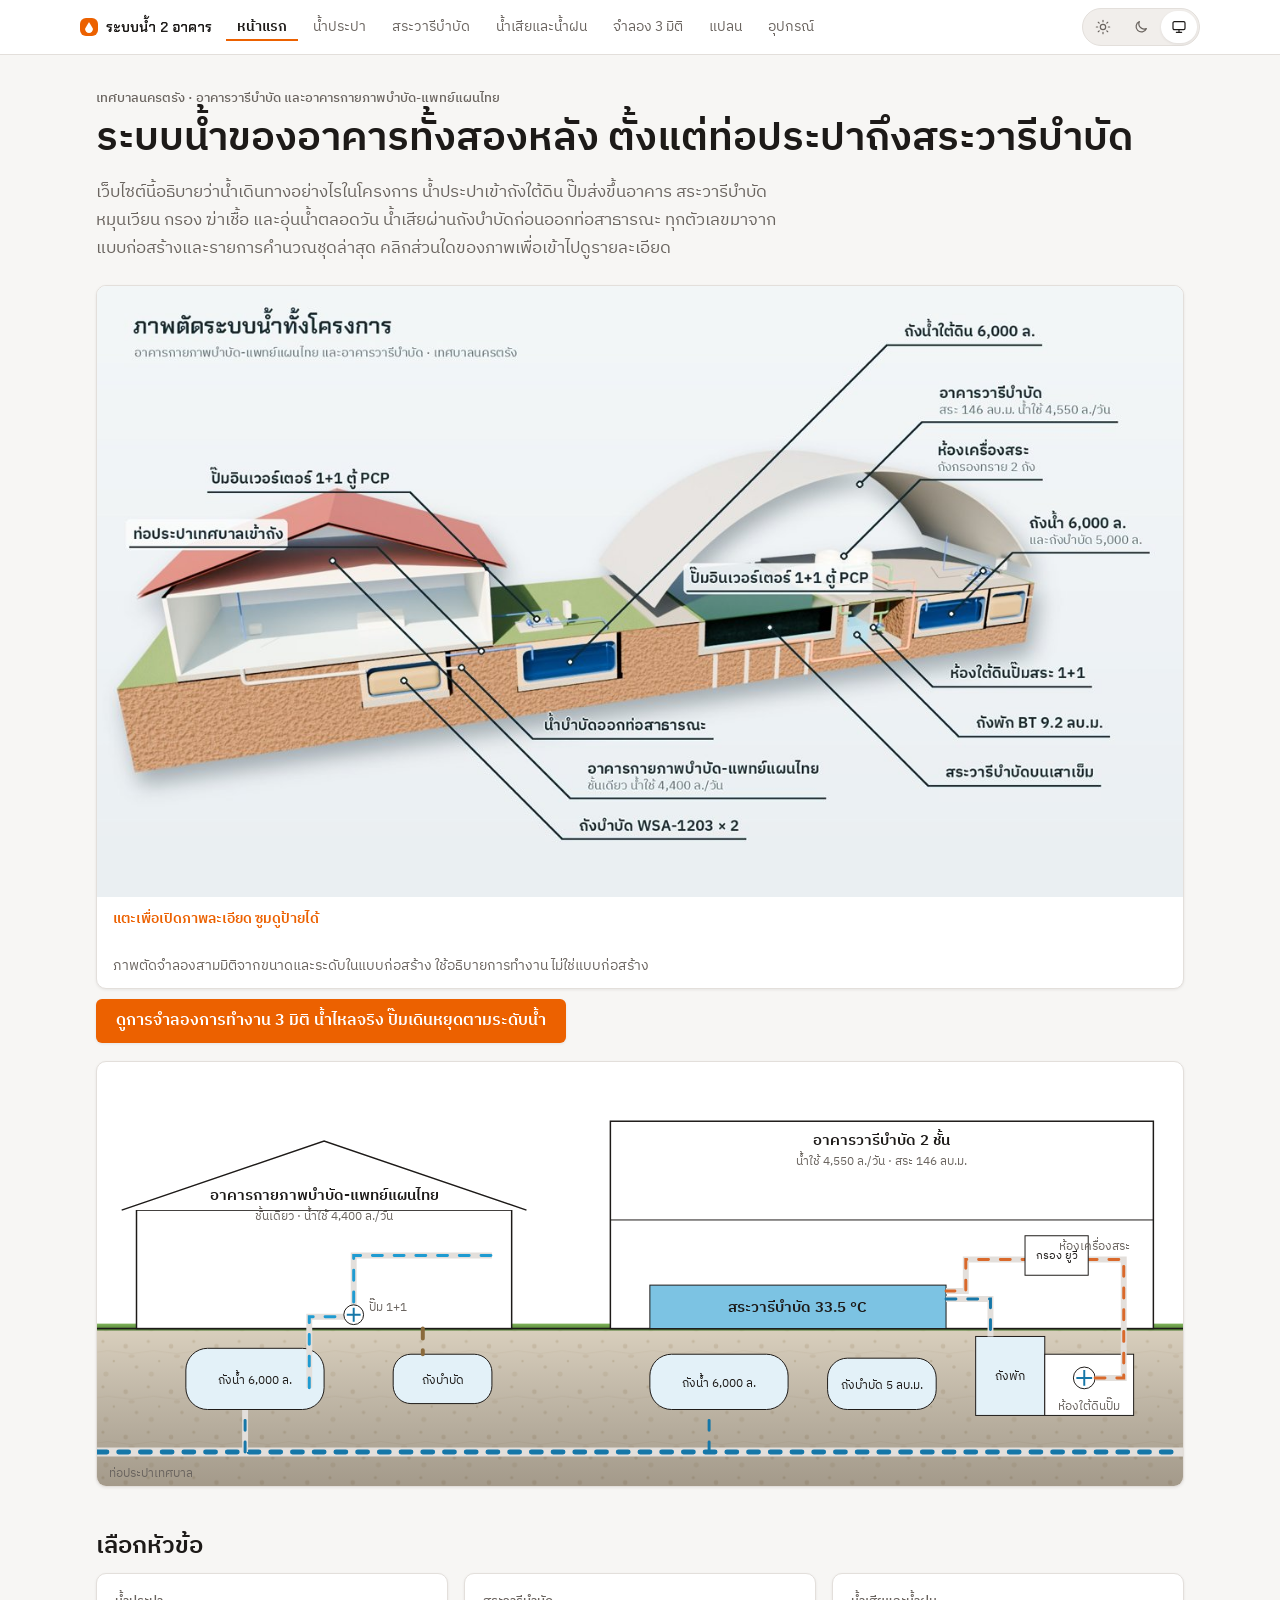
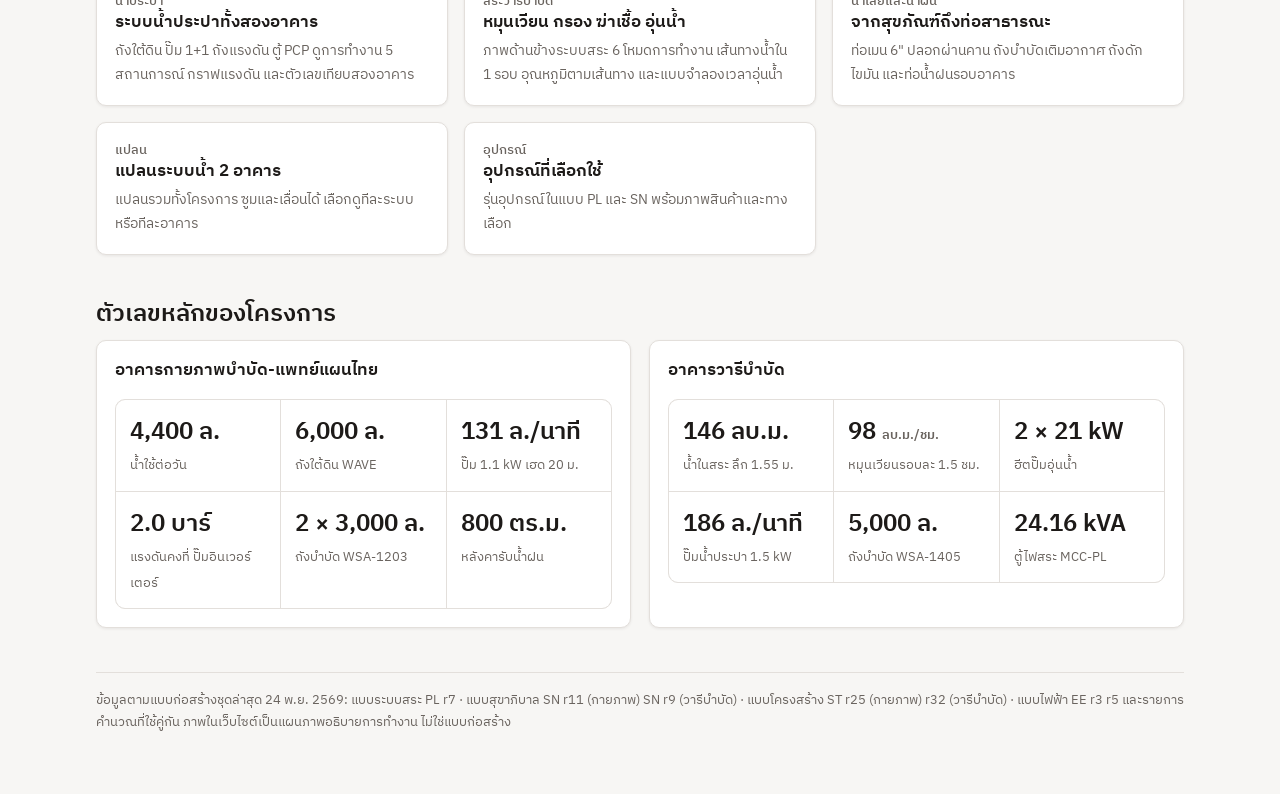
==== commit 4753f8d8: "Add files via upload" ====
--- a/index.html
+++ b/index.html
@@ -88,9 +88,9 @@
 <div class="grid2">
 <div class="panel"><h3>อาคารกายภาพบำบัด-แพทย์แผนไทย</h3><div class="kpis" style="margin-bottom:0">
 <div><b>4,400 ล.</b><span>น้ำใช้ต่อวัน</span></div><div><b>6,000 ล.</b><span>ถังใต้ดิน WAVE</span></div><div><b>131 ล./นาที</b><span>ปั๊ม 1.1 kW เฮด 20 ม.</span></div>
-<div><b>1.9 / 2.1</b><span>บาร์ เดิน / หยุด</span></div><div><b>2 × 3,000 ล.</b><span><span class="nw">ถังบำบัด</span> WSA-1203</span></div><div><b>800 ตร.ม.</b><span>หลังคารับน้ำฝน</span></div></div></div>
+<div><b>2.0 บาร์</b><span>แรงดันคงที่ ปั๊มอินเวอร์เตอร์</span></div><div><b>2 × 3,000 ล.</b><span><span class="nw">ถังบำบัด</span> WSA-1203</span></div><div><b>800 ตร.ม.</b><span>หลังคารับน้ำฝน</span></div></div></div>
 <div class="panel"><h3>อาคารวารีบำบัด</h3><div class="kpis" style="margin-bottom:0">
 <div><b>146 ลบ.ม.</b><span>น้ำในสระ ลึก 1.55 ม.</span></div><div><b>98 <span class="nw">ลบ.ม./ชม.</span></b><span>หมุนเวียนรอบละ 1.5 ชม.</span></div><div><b>2 × 21 kW</b><span><span class="nw">ฮีตปั๊ม</span>อุ่นน้ำ</span></div>
 <div><b>186 ล./นาที</b><span>ปั๊มน้ำประปา 1.5 kW</span></div><div><b>5,000 ล.</b><span><span class="nw">ถังบำบัด</span> WSA-1405</span></div><div><b>24.16 kVA</b><span>ตู้ไฟสระ MCC-PL</span></div></div></div>
 </div>
-<footer>ข้อมูลตามแบบก่อสร้างชุดล่าสุด 24 พ.ย. 2569: แบบระบบสระ PL r5 · แบบสุขาภิบาล SN r10 (กายภาพ) SN r7 (วารีบำบัด) · แบบโครงสร้าง ST r25 (กายภาพ) r32 (วารีบำบัด) · แบบไฟฟ้า EE r3 r5 และรายการคำนวณที่ใช้คู่กัน ภาพในเว็บไซต์เป็นแผนภาพอธิบายการทำงาน ไม่ใช่แบบก่อสร้าง</footer></main><link rel="stylesheet" href="mobile.css"><link rel="stylesheet" href="theme.css"><script src="mobile.js" defer></script></body></html>+<footer>ข้อมูลตามแบบก่อสร้างชุดล่าสุด 24 พ.ย. 2569: แบบระบบสระ PL r7 · แบบสุขาภิบาล SN r11 (กายภาพ) SN r9 (วารีบำบัด) · แบบโครงสร้าง ST r25 (กายภาพ) r32 (วารีบำบัด) · แบบไฟฟ้า EE r3 r5 และรายการคำนวณที่ใช้คู่กัน ภาพในเว็บไซต์เป็นแผนภาพอธิบายการทำงาน ไม่ใช่แบบก่อสร้าง</footer></main><link rel="stylesheet" href="mobile.css"><link rel="stylesheet" href="theme.css"><script src="mobile.js" defer></script></body></html>
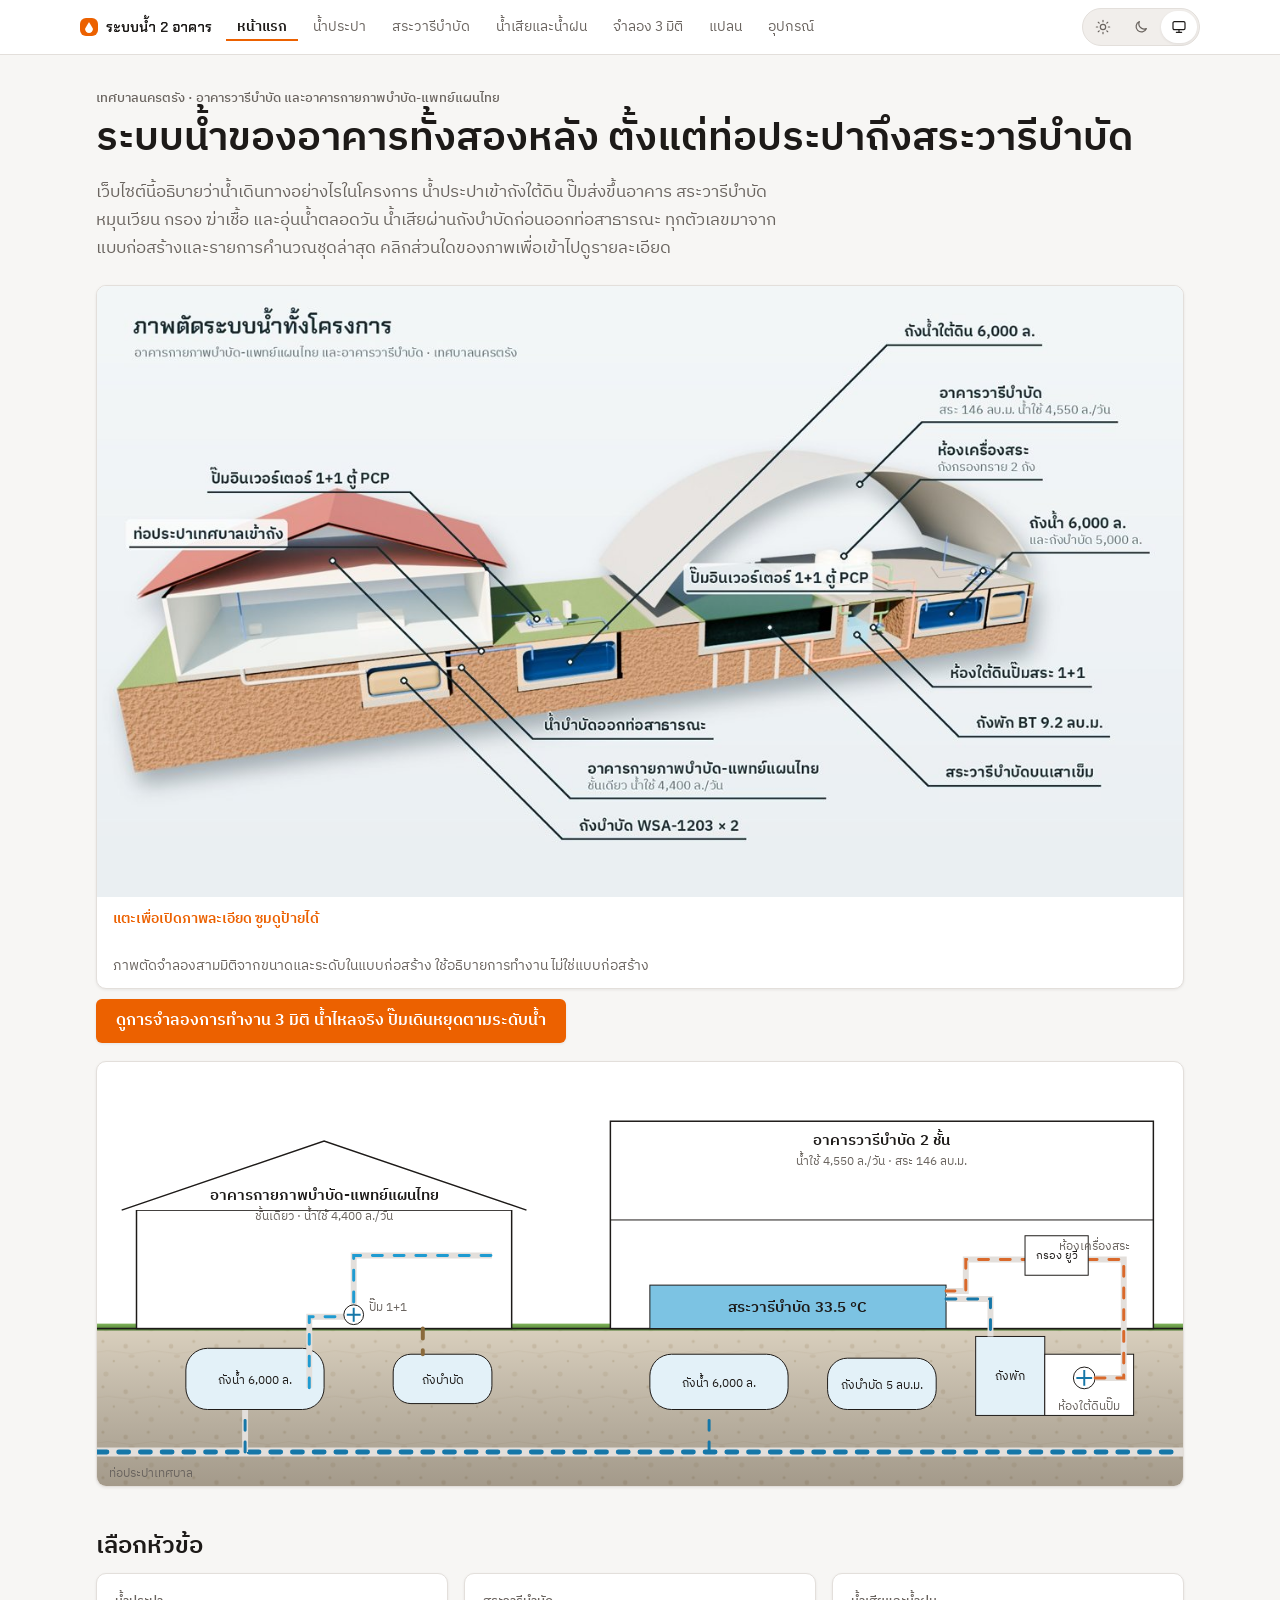
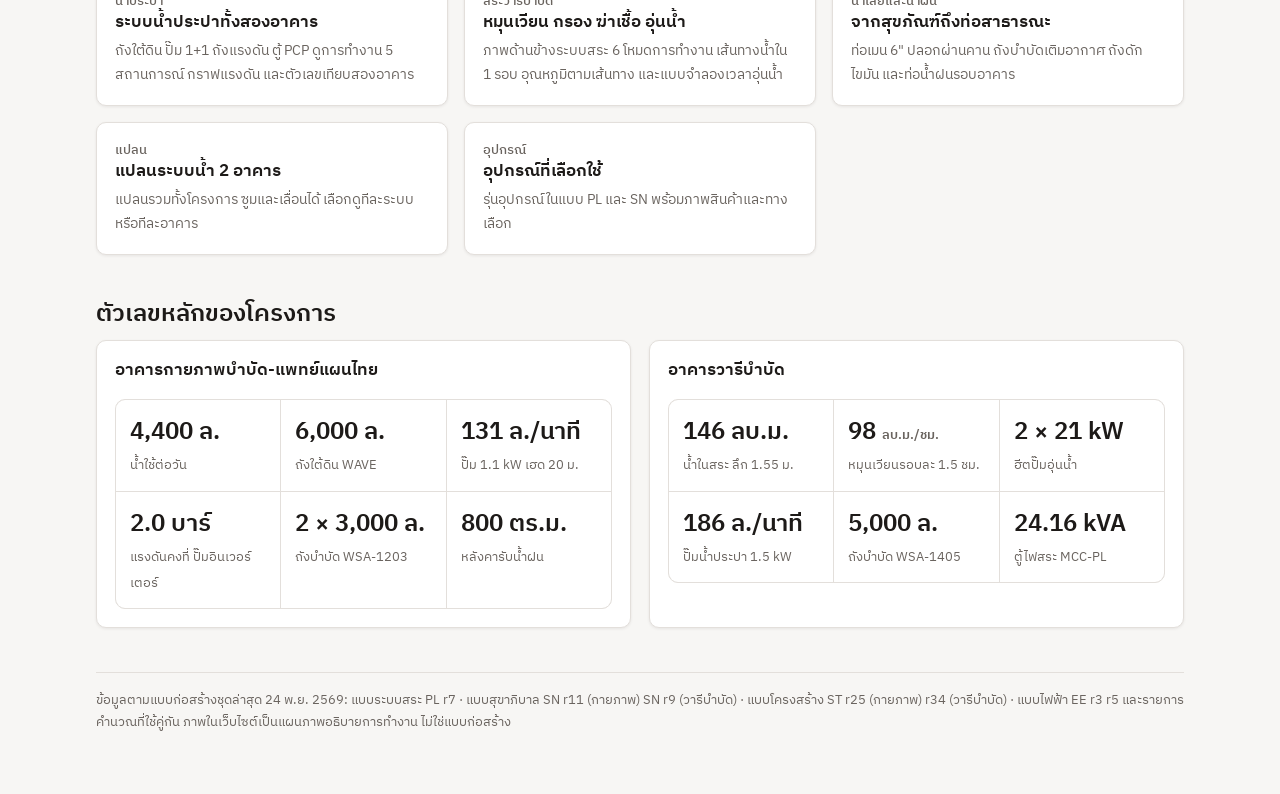
==== commit b102d6b5: "อ้างแบบ PL r7 SN r9/r11 ST r34 และภาพตัดระบบสระมีบ่อ BW" ====
--- a/index.html
+++ b/index.html
@@ -93,4 +93,4 @@
 <div><b>146 ลบ.ม.</b><span>น้ำในสระ ลึก 1.55 ม.</span></div><div><b>98 <span class="nw">ลบ.ม./ชม.</span></b><span>หมุนเวียนรอบละ 1.5 ชม.</span></div><div><b>2 × 21 kW</b><span><span class="nw">ฮีตปั๊ม</span>อุ่นน้ำ</span></div>
 <div><b>186 ล./นาที</b><span>ปั๊มน้ำประปา 1.5 kW</span></div><div><b>5,000 ล.</b><span><span class="nw">ถังบำบัด</span> WSA-1405</span></div><div><b>24.16 kVA</b><span>ตู้ไฟสระ MCC-PL</span></div></div></div>
 </div>
-<footer>ข้อมูลตามแบบก่อสร้างชุดล่าสุด 24 พ.ย. 2569: แบบระบบสระ PL r7 · แบบสุขาภิบาล SN r11 (กายภาพ) SN r9 (วารีบำบัด) · แบบโครงสร้าง ST r25 (กายภาพ) r32 (วารีบำบัด) · แบบไฟฟ้า EE r3 r5 และรายการคำนวณที่ใช้คู่กัน ภาพในเว็บไซต์เป็นแผนภาพอธิบายการทำงาน ไม่ใช่แบบก่อสร้าง</footer></main><link rel="stylesheet" href="mobile.css"><link rel="stylesheet" href="theme.css"><script src="mobile.js" defer></script></body></html>+<footer>ข้อมูลตามแบบก่อสร้างชุดล่าสุด 24 พ.ย. 2569: แบบระบบสระ PL r7 · แบบสุขาภิบาล SN r11 (กายภาพ) SN r9 (วารีบำบัด) · แบบโครงสร้าง ST r25 (กายภาพ) r34 (วารีบำบัด) · แบบไฟฟ้า EE r3 r5 และรายการคำนวณที่ใช้คู่กัน ภาพในเว็บไซต์เป็นแผนภาพอธิบายการทำงาน ไม่ใช่แบบก่อสร้าง</footer></main><link rel="stylesheet" href="mobile.css"><link rel="stylesheet" href="theme.css"><script src="mobile.js" defer></script></body></html>
